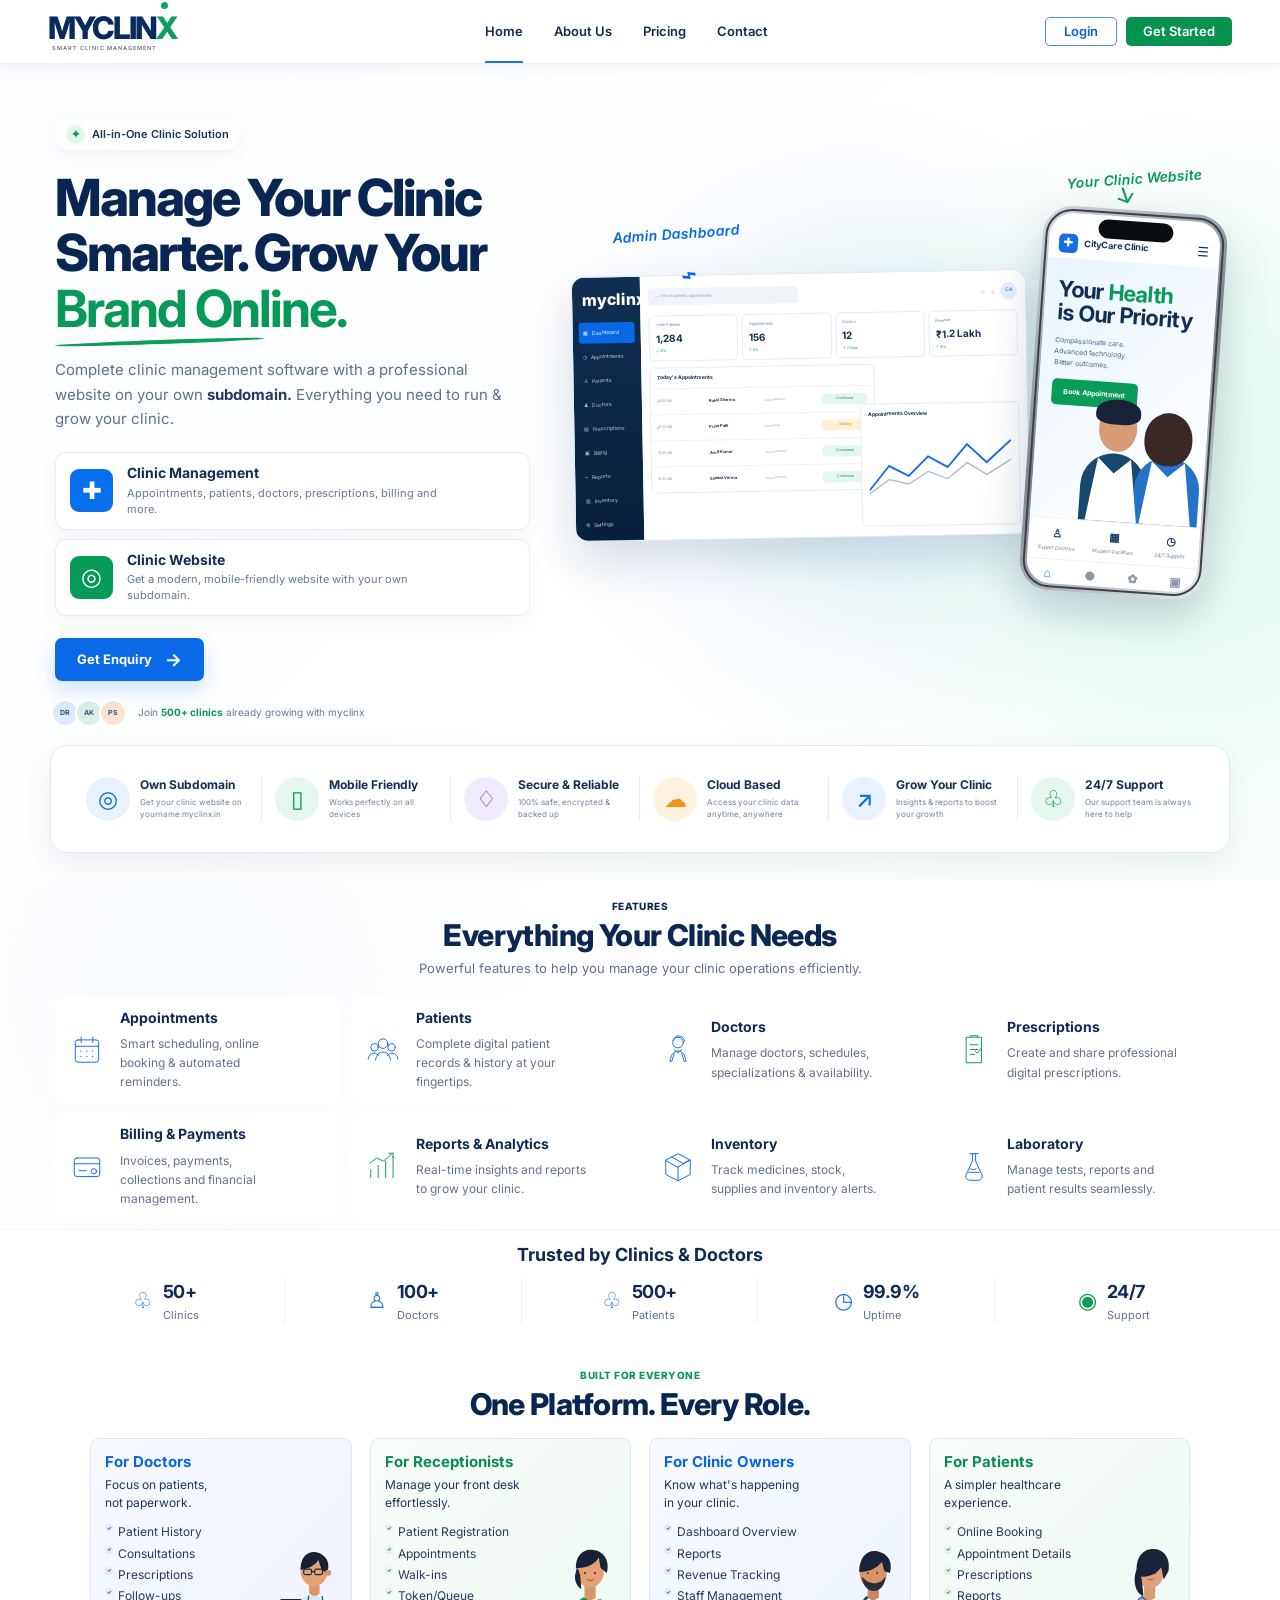
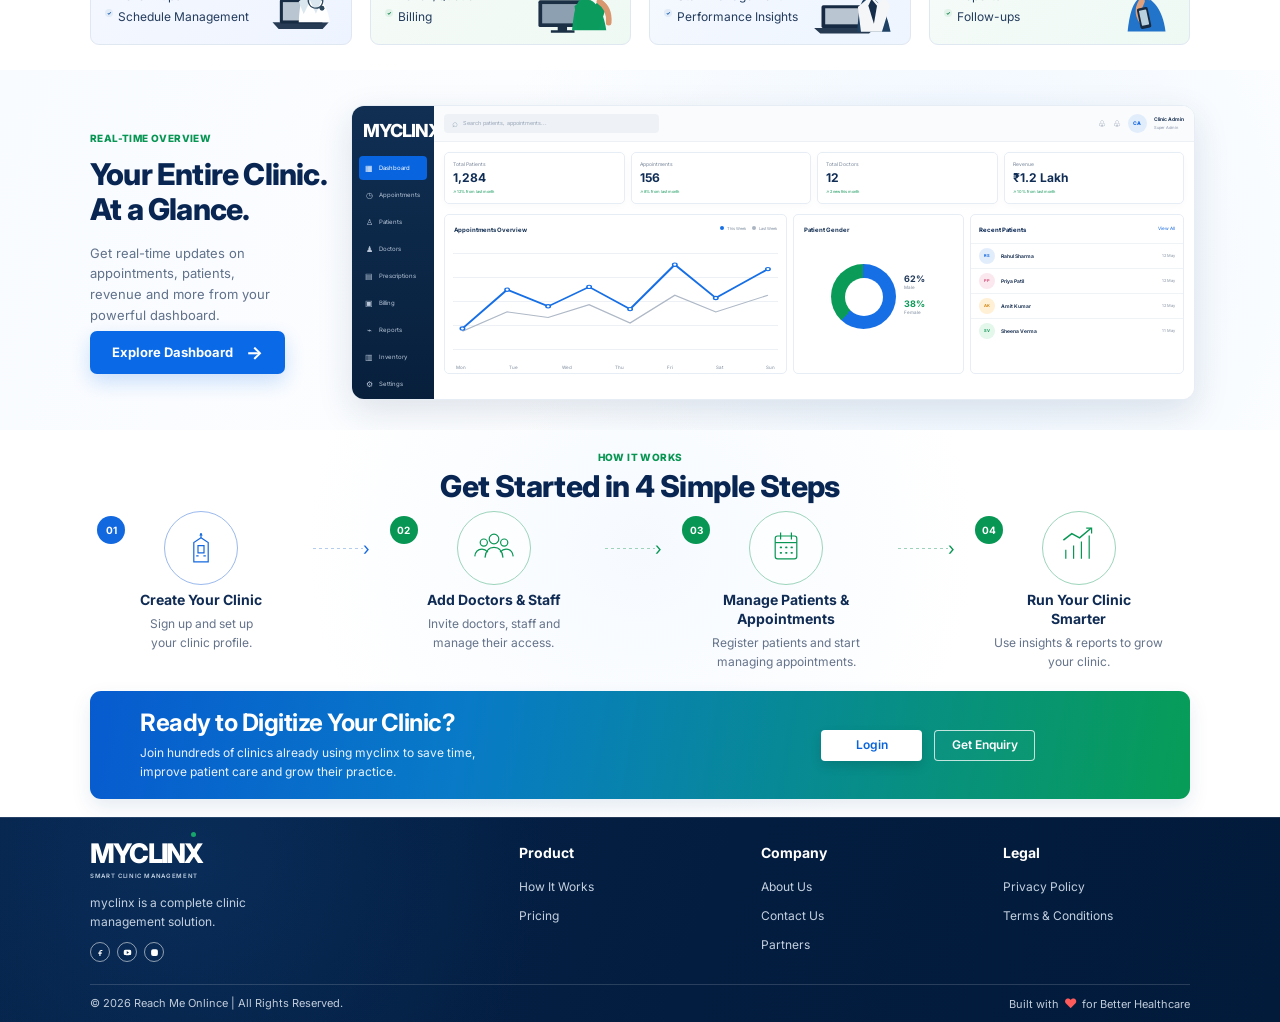
==== index.html @ 566465ab "Add files via upload" ====
<!DOCTYPE html>
<html lang="en">
<head>
  <meta charset="UTF-8">
  <meta name="viewport" content="width=device-width, initial-scale=1.0">
  <title>
    Clinic Management Software for Doctors & Clinics | myclinx
  </title>

  <script type="application/ld+json">
    {
      "@context": "https://schema.org",
      "@type": "SoftwareApplication",
      "name": "myclinx",
      "applicationCategory": "BusinessApplication",
      "applicationSubCategory": "Clinic Management Software",
      "operatingSystem": "Web",
      "url": "https://myclinx.in/",
      "description": "Smart clinic management software for doctors, clinics and healthcare businesses.",
      "offers": {
        "@type": "Offer",
        "price": "10",
        "priceCurrency": "INR"
      }
    }
  </script>

  <meta name="description"
  content="myclinx is a smart clinic management software for doctors and clinics. Manage patients, appointments, doctors, prescriptions, billing, reports and daily clinic operations in one powerful platform.">

  <link rel="canonical" href="https://myclinx.in/">

  <meta name="robots" content="index, follow, max-image-preview:large">
  <link rel="preconnect" href="https://fonts.googleapis.com">
  <link rel="preconnect" href="https://fonts.gstatic.com" crossorigin>
  <link href="https://fonts.googleapis.com/css2?family=Inter:wght@400;500;600;700;800&display=swap" rel="stylesheet">
  <link rel="stylesheet" href="style.css">
</head>
<body>

<header class="myclinx-header">
  <div class="myclinx-container myclinx-nav">
    <a class="myclinx-logo" href="#">
      <div class="myclinx-logo-word">MYCLIN<span>X</span></div>
      <div class="myclinx-logo-sub">SMART CLINIC MANAGEMENT</div>
    </a>

    <button class="myclinx-menu" id="myclinxMenu" aria-label="Open menu">
      <span></span><span></span><span></span>
    </button>

    <nav class="myclinx-navigation" id="myclinxNavigation">
      <a class="active" href="index.html">Home</a>
      <a href="about.html">About Us</a>
      <a href="price.html">Pricing</a>
      <a href="contact.html">Contact</a>
    </nav>

    <div class="myclinx-nav-actions">
      <a class="myclinx-login" href="#">Login</a>
      <a class="myclinx-start" href="#">Get Started</a>
    </div>
  </div>
</header>

<main>

<!-- =========================================
     myclinx HERO MAIN
========================================= -->

<section class="myclinx-heromain">

    <div class="myclinx-heromain-container">

        <!-- =================================
             HERO CONTENT
        ================================== -->

        <div class="myclinx-heromain-content">

            <div class="myclinx-heromain-badge">
                <span class="myclinx-heromain-badge-icon">✦</span>
                All-in-One Clinic Solution
            </div>

            <h1 class="myclinx-heromain-title">
                Manage Your Clinic
                <br>
                Smarter. Grow Your
                <strong>Brand Online.</strong>
            </h1>

            <p class="myclinx-heromain-description">
                Complete clinic management software with a
                professional website on your own
                <b>subdomain.</b>
                Everything you need to run &amp; grow your clinic.
            </p>


            <!-- FEATURES -->

            <div class="myclinx-heromain-features">

                <div class="myclinx-heromain-feature">

                    <div class="myclinx-heromain-feature-icon blue">
                        ✚
                    </div>

                    <div>
                        <h3>Clinic Management</h3>

                        <p>
                            Appointments, patients, doctors,
                            prescriptions, billing and more.
                        </p>
                    </div>

                </div>


                <div class="myclinx-heromain-feature">

                    <div class="myclinx-heromain-feature-icon green">
                        ◎
                    </div>

                    <div>
                        <h3>Clinic Website</h3>

                        <p>
                            Get a modern, mobile-friendly website
                            with your own subdomain.
                        </p>
                    </div>

                </div>

            </div>


            <!-- BUTTONS -->

            <div class="myclinx-heromain-actions">

                <a href="#" class="myclinx-heromain-btn primary">
                    Get Enquiry
                    <span>→</span>
                </a>

               <!--  <a href="#" class="myclinx-heromain-btn secondary">
                    <span class="play">▷</span>
                    Watch Demo
                </a> -->
            </div>


            <!-- TRUST -->

            <div class="myclinx-heromain-trust">

                <div class="myclinx-heromain-avatars">

                    <span>DR</span>
                    <span>AK</span>
                    <span>PS</span>

                </div>

                <p>
                    Join <b>500+ clinics</b> already growing with myclinx
                </p>

            </div>

        </div>


        <!-- =================================
             VISUAL AREA
        ================================== -->

        <div class="myclinx-heromain-visual">


            <!-- Decorative circle -->

            <div class="myclinx-heromain-glow"></div>


            <!-- ADMIN LABEL -->

            <div class="myclinx-heromain-label dashboard-label">
                <span>Admin Dashboard</span>
                <b>⌁</b>
            </div>


            <!-- =================================
                 DASHBOARD
            ================================== -->

            <div class="myclinx-heromain-dashboard">

                <!-- Sidebar -->

                <div class="myclinx-heromain-dashboard-side">

                    <div class="myclinx-heromain-dashboard-logo">
                        myclinx
                    </div>

                    <div class="myclinx-heromain-dashboard-menu">

                        <a class="active">▦ <span>Dashboard</span></a>
                        <a>◷ <span>Appointments</span></a>
                        <a>♙ <span>Patients</span></a>
                        <a>♟ <span>Doctors</span></a>
                        <a>▤ <span>Prescriptions</span></a>
                        <a>▣ <span>Billing</span></a>
                        <a>⌁ <span>Reports</span></a>
                        <a>▥ <span>Inventory</span></a>
                        <a>⚙ <span>Settings</span></a>

                    </div>

                </div>


                <!-- Dashboard Main -->

                <div class="myclinx-heromain-dashboard-main">

                    <div class="myclinx-heromain-dashboard-top">

                        <div class="myclinx-heromain-dashboard-search">
                            ⌕ &nbsp; Search patients, appointments...
                        </div>

                        <div class="myclinx-heromain-dashboard-user">
                            <span>♧</span>
                            <span>♧</span>

                            <i>CA</i>

                        </div>

                    </div>


                    <!-- Stats -->

                    <div class="myclinx-heromain-dashboard-stats">

                        <div>
                            <small>Total Patients</small>
                            <strong>1,284</strong>
                            <em>↑ 12%</em>
                        </div>

                        <div>
                            <small>Appointments</small>
                            <strong>156</strong>
                            <em>↑ 8%</em>
                        </div>

                        <div>
                            <small>Doctors</small>
                            <strong>12</strong>
                            <em>↑ 2 New</em>
                        </div>

                        <div>
                            <small>Revenue</small>
                            <strong>₹1.2 Lakh</strong>
                            <em>↑ 10%</em>
                        </div>

                    </div>


                    <!-- Appointment -->

                    <div class="myclinx-heromain-dashboard-appointment">

                        <div class="myclinx-heromain-panel-title">
                            Today's Appointments
                        </div>

                        <div class="myclinx-heromain-appointment-row">
                            <span>09:00 AM</span>
                            <b>Rahul Sharma</b>
                            <small>Consultation</small>
                            <i>Confirmed</i>
                        </div>

                        <div class="myclinx-heromain-appointment-row">
                            <span>09:30 AM</span>
                            <b>Priya Patil</b>
                            <small>Follow-up</small>
                            <i class="waiting">Waiting</i>
                        </div>

                        <div class="myclinx-heromain-appointment-row">
                            <span>10:00 AM</span>
                            <b>Amit Kumar</b>
                            <small>Consultation</small>
                            <i>Completed</i>
                        </div>

                        <div class="myclinx-heromain-appointment-row">
                            <span>10:30 AM</span>
                            <b>Sheena Verma</b>
                            <small>Consultation</small>
                            <i>Confirmed</i>
                        </div>

                    </div>


                    <!-- Mini Chart -->

                    <div class="myclinx-heromain-dashboard-chart">

                        <div class="myclinx-heromain-panel-title">
                            Appointments Overview
                        </div>

                        <svg viewBox="0 0 300 110"
                             preserveAspectRatio="none">

                            <polyline
                                points="5,90 45,55 85,70 125,42 165,58 205,25 245,52 295,20"
                                fill="none"
                                stroke="#146de5"
                                stroke-width="3"
                            />

                            <polyline
                                points="5,95 45,75 85,82 125,64 165,75 205,52 245,70 295,48"
                                fill="none"
                                stroke="#aeb8c5"
                                stroke-width="2"
                            />

                        </svg>

                    </div>

                </div>

            </div>


            <!-- =================================
                 PHONE / CLINIC WEBSITE
            ================================== -->

            <div class="myclinx-heromain-phone-label">
                <span>Your Clinic Website</span>
                <b>↘</b>
            </div>


            <div class="myclinx-heromain-phone">

                <div class="myclinx-heromain-phone-notch"></div>

                <div class="myclinx-heromain-phone-screen">

                    <!-- Phone Header -->

                    <div class="myclinx-heromain-phone-header">

                        <div class="myclinx-heromain-clinic-logo">
                            ✚
                        </div>

                        <strong>CityCare Clinic</strong>

                        <span>☰</span>

                    </div>


                    <!-- Hero -->

                    <div class="myclinx-heromain-phone-hero">

                        <h2>
                            Your <span>Health</span>
                            <br>
                            is Our Priority
                        </h2>

                        <p>
                            Compassionate care.<br>
                            Advanced technology.<br>
                            Better outcomes.
                        </p>

                        <a href="#">
                            Book Appointment
                        </a>


                        <!-- Doctor illustration -->

                        <div class="myclinx-heromain-doctors">

                            <div class="myclinx-heromain-doctor male">

                                <div class="head"></div>
                                <div class="hair"></div>
                                <div class="body"></div>
                                <div class="coat"></div>

                            </div>

                            <div class="myclinx-heromain-doctor female">

                                <div class="head"></div>
                                <div class="hair"></div>
                                <div class="body"></div>
                                <div class="coat"></div>

                            </div>

                        </div>

                    </div>


                    <!-- Phone Info -->

                    <div class="myclinx-heromain-phone-info">

                        <div>
                            <strong>♙</strong>
                            <span>Expert Doctors</span>
                        </div>

                        <div>
                            <strong>▦</strong>
                            <span>Modern Facilities</span>
                        </div>

                        <div>
                            <strong>◷</strong>
                            <span>24/7 Support</span>
                        </div>

                    </div>


                    <!-- Phone Bottom -->

                    <div class="myclinx-heromain-phone-nav">

                        <div class="active">
                            <b>⌂</b>
                            <span>Home</span>
                        </div>

                        <div>
                            <b>●</b>
                            <span>About</span>
                        </div>

                        <div>
                            <b>✿</b>
                            <span>Services</span>
                        </div>

                        <div>
                            <b>▣</b>
                            <span>Contact</span>
                        </div>

                    </div>

                </div>

            </div>

        </div>

    </div>


    <!-- =========================================
         BENEFITS
    ========================================== -->

    <div class="myclinx-heromain-benefits">

        <div class="myclinx-heromain-benefit">

            <div class="myclinx-heromain-benefit-icon blue">
                ◎
            </div>

            <div>
                <h3>Own Subdomain</h3>
                <p>
                    Get your clinic website on
                    yourname.myclinx.in
                </p>
            </div>

        </div>


        <div class="myclinx-heromain-benefit">

            <div class="myclinx-heromain-benefit-icon green">
                ▯
            </div>

            <div>
                <h3>Mobile Friendly</h3>
                <p>
                    Works perfectly on
                    all devices
                </p>
            </div>

        </div>


        <div class="myclinx-heromain-benefit">

            <div class="myclinx-heromain-benefit-icon purple">
                ♢
            </div>

            <div>
                <h3>Secure &amp; Reliable</h3>
                <p>
                    100% safe, encrypted
                    &amp; backed up
                </p>
            </div>

        </div>


        <div class="myclinx-heromain-benefit">

            <div class="myclinx-heromain-benefit-icon orange">
                ☁
            </div>

            <div>
                <h3>Cloud Based</h3>
                <p>
                    Access your clinic data
                    anytime, anywhere
                </p>
            </div>

        </div>


        <div class="myclinx-heromain-benefit">

            <div class="myclinx-heromain-benefit-icon blue">
                ↗
            </div>

            <div>
                <h3>Grow Your Clinic</h3>
                <p>
                    Insights &amp; reports to
                    boost your growth
                </p>
            </div>

        </div>


        <div class="myclinx-heromain-benefit">

            <div class="myclinx-heromain-benefit-icon green">
                ♧
            </div>

            <div>
                <h3>24/7 Support</h3>
                <p>
                    Our support team is
                    always here to help
                </p>
            </div>

        </div>

    </div>

</section>

<!-- hero section end -->




<section class="myclinx-features" id="features">
  <div class="myclinx-features-container">

    <div class="myclinx-section-heading">
      <span>FEATURES</span>
      <h2>Everything Your Clinic Needs</h2>
      <p>Powerful features to help you manage your clinic operations efficiently.</p>
    </div>

    <div class="myclinx-feature-grid">

      <article class="myclinx-feature-card">
        <div class="myclinx-feature-icon blue">
          <svg viewBox="0 0 64 64" aria-hidden="true">
            <rect x="10" y="13" width="44" height="42" rx="5"></rect>
            <path d="M10 25h44M21 8v10M43 8v10M20 34h1M31 34h1M42 34h1M20 44h1M31 44h1M42 44h1"></path>
          </svg>
        </div>
        <div class="myclinx-feature-content">
          <h3>Appointments</h3>
          <p>Smart scheduling, online booking &amp; automated reminders.</p>
        </div>
      </article>

      <article class="myclinx-feature-card">
        <div class="myclinx-feature-icon blue">
          <svg viewBox="0 0 64 64" aria-hidden="true">
            <circle cx="32" cy="20" r="9"></circle>
            <circle cx="16" cy="27" r="7"></circle>
            <circle cx="48" cy="27" r="7"></circle>
            <path d="M18 51c1-10 7-15 14-15s13 5 14 15M4 49c1-7 5-11 11-11 4 0 7 2 9 5M40 43c2-3 5-5 9-5 6 0 10 4 11 11"></path>
          </svg>
        </div>
        <div class="myclinx-feature-content">
          <h3>Patients</h3>
          <p>Complete digital patient records &amp; history at your fingertips.</p>
        </div>
      </article>

      <article class="myclinx-feature-card">
        <div class="myclinx-feature-icon blue">
          <svg viewBox="0 0 64 64" aria-hidden="true">
            <circle cx="32" cy="18" r="10"></circle>
            <path d="M17 54c1-12 6-20 15-20s14 8 15 20M25 31l7 7 7-7M23 14c2-7 7-10 13-8 5 1 8 5 8 10"></path>
            <path d="M25 39l-5 15M39 39l5 15"></path>
          </svg>
        </div>
        <div class="myclinx-feature-content">
          <h3>Doctors</h3>
          <p>Manage doctors, schedules, specializations &amp; availability.</p>
        </div>
      </article>

      <article class="myclinx-feature-card">
        <div class="myclinx-feature-icon green">
          <svg viewBox="0 0 64 64" aria-hidden="true">
            <path d="M18 8h28v48H18z"></path>
            <path d="M25 8v-3h14v3M25 22h14M25 31h14M25 40h8"></path>
            <path d="M34 34l4 4 8-10"></path>
          </svg>
        </div>
        <div class="myclinx-feature-content">
          <h3>Prescriptions</h3>
          <p>Create and share professional digital prescriptions.</p>
        </div>
      </article>

      <article class="myclinx-feature-card">
        <div class="myclinx-feature-icon blue">
          <svg viewBox="0 0 64 64" aria-hidden="true">
            <rect x="8" y="15" width="48" height="35" rx="5"></rect>
            <path d="M8 26h48M17 39h13"></path>
            <circle cx="45" cy="40" r="5"></circle>
          </svg>
        </div>
        <div class="myclinx-feature-content">
          <h3>Billing &amp; Payments</h3>
          <p>Invoices, payments, collections and financial management.</p>
        </div>
      </article>

      <article class="myclinx-feature-card">
        <div class="myclinx-feature-icon green">
          <svg viewBox="0 0 64 64" aria-hidden="true">
            <path d="M9 52V37M23 52V29M37 52V21M51 52V12"></path>
            <path d="M7 25l13-10 13 6 17-15"></path>
            <path d="M43 6h8v8"></path>
          </svg>
        </div>
        <div class="myclinx-feature-content">
          <h3>Reports &amp; Analytics</h3>
          <p>Real-time insights and reports to grow your clinic.</p>
        </div>
      </article>

      <article class="myclinx-feature-card">
        <div class="myclinx-feature-icon blue">
          <svg viewBox="0 0 64 64" aria-hidden="true">
            <path d="M9 19l23-12 23 12-23 13z"></path>
            <path d="M9 19v27l23 12 23-12V19M32 32v26"></path>
            <path d="M20 13l23 13M44 24l8-4"></path>
          </svg>
        </div>
        <div class="myclinx-feature-content">
          <h3>Inventory</h3>
          <p>Track medicines, stock, supplies and inventory alerts.</p>
        </div>
      </article>

      <article class="myclinx-feature-card">
        <div class="myclinx-feature-icon blue">
          <svg viewBox="0 0 64 64" aria-hidden="true">
            <path d="M24 7h16M29 7v14L17 47c-2 5 2 10 7 10h16c5 0 9-5 7-10L35 21V7"></path>
            <path d="M22 42h20M25 35c4 3 7 3 11 0"></path>
          </svg>
        </div>
        <div class="myclinx-feature-content">
          <h3>Laboratory</h3>
          <p>Manage tests, reports and patient results seamlessly.</p>
        </div>
      </article>

    </div>
  </div>
</section>
<!-- feature section end -->


<section class="myclinx-trusted">
  <div class="myclinx-container">
    <div class="trusted-title">Trusted by Clinics &amp; Doctors</div>
    <div class="trusted-grid">
      <div class="trusted-item"><span class="trusted-icon">♧</span><div><strong>50+</strong><small>Clinics</small></div></div>
      <div class="trusted-item"><span class="trusted-icon">♙</span><div><strong>100+</strong><small>Doctors</small></div></div>
      <div class="trusted-item"><span class="trusted-icon">♧</span><div><strong>500+</strong><small>Patients</small></div></div>
      <div class="trusted-item"><span class="trusted-icon">◷</span><div><strong>99.9%</strong><small>Uptime</small></div></div>
      <div class="trusted-item"><span class="trusted-icon green">◉</span><div><strong>24/7</strong><small>Support</small></div></div>
    </div>
  </div>
</section>

<!-- trusted section end -->



<!-- madx Role Start -->

<!-- =========================
     myclinx ROLE MODULE
========================= -->
<section class="myclinxrole-section" id="myclinxrole">
    <div class="myclinxrole-container">

        <!-- Heading -->
        <div class="myclinxrole-heading">
            <span>BUILT FOR EVERYONE</span>
            <h2>One Platform. Every Role.</h2>
        </div>

        <!-- Role Cards -->
        <div class="myclinxrole-grid">

            <!-- Doctors -->
            <div class="myclinxrole-card myclinxrole-doctor">
                <div class="myclinxrole-card-content">
                    <h3>For Doctors</h3>
                    <p>Focus on patients,<br>not paperwork.</p>

                    <ul>
                        <li>Patient History</li>
                        <li>Consultations</li>
                        <li>Prescriptions</li>
                        <li>Follow-ups</li>
                        <li>Schedule Management</li>
                    </ul>
                </div>

                <div class="myclinxrole-illustration myclinxrole-doctor-img">
                    <svg viewBox="0 0 180 180" xmlns="http://www.w3.org/2000/svg">
                        <!-- Laptop -->
                        <path d="M45 142h92l-10 11H55z" fill="#273b54"/>
                        <rect x="57" y="104" width="70" height="40" rx="3" fill="#172b43"/>
                        <rect x="62" y="109" width="60" height="30" fill="#b9c5d1"/>

                        <!-- Body -->
                        <path d="M105 93c15 4 29 18 34 49H88c1-25 3-42 17-49z"
                              fill="#fff"/>
                        <path d="M111 95l15 9-10 24-11-25z" fill="#dbe7ef"/>
                        <path d="M102 96l-14 12 8 21 12-25z" fill="#dbe7ef"/>

                        <!-- Neck -->
                        <path d="M105 75h17v20c-5 5-12 5-17 0z" fill="#d9976b"/>

                        <!-- Face -->
                        <ellipse cx="113" cy="58" rx="22" ry="25" fill="#e4a174"/>

                        <!-- Hair -->
                        <path d="M91 56c-1-24 16-34 31-27 13 6 18 18 12 34l-9-8-5-15c-6 10-18 15-29 16z"
                              fill="#182033"/>

                        <!-- Ear -->
                        <circle cx="136" cy="61" r="5" fill="#d9966a"/>

                        <!-- Glasses -->
                        <rect x="96" y="55" width="13" height="9" rx="3"
                              fill="none" stroke="#1b2b3d" stroke-width="2"/>
                        <rect x="114" y="55" width="13" height="9" rx="3"
                              fill="none" stroke="#1b2b3d" stroke-width="2"/>
                        <path d="M109 59h5" stroke="#1b2b3d" stroke-width="2"/>

                        <!-- Stethoscope -->
                        <path d="M105 98c-5 13 3 21 11 21s14-8 10-20"
                              fill="none" stroke="#2d485d" stroke-width="2"/>
                        <circle cx="126" cy="119" r="4" fill="#2d485d"/>
                    </svg>
                </div>
            </div>


            <!-- Receptionist -->
            <div class="myclinxrole-card myclinxrole-receptionist">
                <div class="myclinxrole-card-content">
                    <h3>For Receptionists</h3>
                    <p>Manage your front desk<br>effortlessly.</p>

                    <ul>
                        <li>Patient Registration</li>
                        <li>Appointments</li>
                        <li>Walk-ins</li>
                        <li>Token/Queue</li>
                        <li>Billing</li>
                    </ul>
                </div>

                <div class="myclinxrole-illustration myclinxrole-reception-img">
                    <svg viewBox="0 0 180 180" xmlns="http://www.w3.org/2000/svg">

                        <!-- Monitor -->
                        <rect x="28" y="105" width="72" height="43" rx="3"
                              fill="#1b3045"/>
                        <rect x="34" y="111" width="60" height="31"
                              fill="#8ca0b1"/>
                        <path d="M59 148h15v7H59z" fill="#1b3045"/>
                        <path d="M48 155h38" stroke="#1b3045" stroke-width="4"/>

                        <!-- Body -->
                        <path d="M100 100c18 4 32 18 37 53H82c3-28 5-46 18-53z"
                              fill="#0b9d62"/>

                        <!-- Shirt -->
                        <path d="M105 101l14 12 8-11 11 11-13 39H91l-5-38z"
                              fill="#0a9b5d"/>

                        <!-- Neck -->
                        <path d="M102 77h18v24c-6 5-12 5-18 0z"
                              fill="#d99770"/>

                        <!-- Face -->
                        <ellipse cx="111" cy="59" rx="22" ry="25" fill="#e3a174"/>

                        <!-- Hair -->
                        <path d="M89 60c-4-25 10-38 27-36 18 2 27 18 22 37l-10-8-3-16c-7 10-20 17-36 16z"
                              fill="#172238"/>

                        <!-- Hair side -->
                        <path d="M91 53c-8 13-4 28 6 34l-2-23z" fill="#172238"/>

                        <!-- Face details -->
                        <circle cx="103" cy="61" r="1.5" fill="#222"/>
                        <circle cx="119" cy="61" r="1.5" fill="#222"/>
                        <path d="M106 71c4 3 8 3 11 0" fill="none"
                              stroke="#8b4e43" stroke-width="1.5"/>

                        <!-- Arm -->
                        <path d="M126 107c13 8 16 21 15 34"
                              fill="none" stroke="#d99770" stroke-width="9"
                              stroke-linecap="round"/>

                    </svg>
                </div>
            </div>


            <!-- Clinic Owners -->
            <div class="myclinxrole-card myclinxrole-owner">
                <div class="myclinxrole-card-content">
                    <h3>For Clinic Owners</h3>
                    <p>Know what's happening<br>in your clinic.</p>

                    <ul>
                        <li>Dashboard Overview</li>
                        <li>Reports</li>
                        <li>Revenue Tracking</li>
                        <li>Staff Management</li>
                        <li>Performance Insights</li>
                    </ul>
                </div>

                <div class="myclinxrole-illustration myclinxrole-owner-img">
                    <svg viewBox="0 0 180 180" xmlns="http://www.w3.org/2000/svg">

                        <!-- Laptop -->
                        <rect x="30" y="113" width="75" height="37"
                              rx="3" fill="#162b43"/>
                        <rect x="36" y="118" width="63" height="26"
                              fill="#b9c5d1"/>
                        <path d="M18 150h99l-10 9H28z" fill="#263a51"/>

                        <!-- Body / Suit -->
                        <path d="M103 98c19 5 32 21 39 58H88c2-29 3-49 15-58z"
                              fill="#1e4164"/>

                        <!-- Shirt -->
                        <path d="M110 98l12 12 11-10 8 14-13 42H94l-5-40z"
                              fill="#f5f6f7"/>

                        <!-- Tie -->
                        <path d="M111 103l9 11-5 29-9-29z" fill="#152d48"/>

                        <!-- Neck -->
                        <path d="M105 78h18v22c-5 6-13 6-18 0z"
                              fill="#ca865f"/>

                        <!-- Face -->
                        <ellipse cx="114" cy="61" rx="22" ry="25"
                                 fill="#d89468"/>

                        <!-- Hair -->
                        <path d="M91 59c0-25 15-37 31-33 16 4 24 17 19 35l-9-3-4-15c-10 11-20 16-37 16z"
                              fill="#172337"/>

                        <!-- Beard -->
                        <path d="M95 67c2 15 10 23 20 23 11 0 18-10 19-23l-8 8-10 3-11-3z"
                              fill="#26303c"/>

                        <!-- Eyes -->
                        <circle cx="105" cy="61" r="1.5" fill="#172337"/>
                        <circle cx="120" cy="61" r="1.5" fill="#172337"/>

                    </svg>
                </div>
            </div>


            <!-- Patients -->
            <div class="myclinxrole-card myclinxrole-patient">
                <div class="myclinxrole-card-content">
                    <h3>For Patients</h3>
                    <p>A simpler healthcare<br>experience.</p>

                    <ul>
                        <li>Online Booking</li>
                        <li>Appointment Details</li>
                        <li>Prescriptions</li>
                        <li>Reports</li>
                        <li>Follow-ups</li>
                    </ul>
                </div>

                <div class="myclinxrole-illustration myclinxrole-patient-img">
                    <svg viewBox="0 0 180 180" xmlns="http://www.w3.org/2000/svg">

                        <!-- Body -->
                        <path d="M96 99c18 4 34 20 39 58H73c3-28 8-49 23-58z"
                              fill="#2274ca"/>

                        <!-- Neck -->
                        <path d="M100 79h18v23c-5 5-13 5-18 0z"
                              fill="#d99a76"/>

                        <!-- Face -->
                        <ellipse cx="110" cy="61" rx="22" ry="25"
                                 fill="#e0a07c"/>

                        <!-- Hair -->
                        <path d="M88 59c-2-24 11-38 28-37 18 1 27 16 24 36l-8 14-4-20c-8 11-20 17-36 15z"
                              fill="#182238"/>

                        <!-- Hair back -->
                        <path d="M89 53c-9 17-4 42 10 46l-3-28z"
                              fill="#182238"/>

                        <!-- Face -->
                        <circle cx="103" cy="61" r="1.5" fill="#172337"/>
                        <circle cx="118" cy="61" r="1.5" fill="#172337"/>
                        <path d="M106 71c3 2 7 2 10 0" fill="none"
                              stroke="#8b5147" stroke-width="1.5"/>

                        <!-- Arm holding phone -->
                        <path d="M96 108c-7 12-6 25 4 36"
                              fill="none" stroke="#e0a07c" stroke-width="10"
                              stroke-linecap="round"/>

                        <!-- Phone -->
                        <rect x="91" y="118" width="18" height="34"
                              rx="3" fill="#172b43"
                              transform="rotate(-12 100 135)"/>
                        <rect x="94" y="122" width="12" height="25"
                              rx="1" fill="#b9d1df"
                              transform="rotate(-12 100 135)"/>

                    </svg>
                </div>
            </div>

        </div>
    </div>
</section>

<!-- madx Role end -->

<!-- dash get start module start -->
<section class="myclinxoverview" id="overview">
    <div class="myclinxoverview-container">

        <!-- LEFT CONTENT -->
        <div class="myclinxoverview-copy">
            <span class="myclinxoverview-eyebrow">REAL-TIME OVERVIEW</span>

            <h2>
                Your Entire Clinic.<br>
                At a Glance.
            </h2>

            <p>
                Get real-time updates on appointments,
                patients, revenue and more from your
                powerful dashboard.
            </p>

            <a href="#" style="margin-top:5px;"  class="myclinx-heromain-btn primary">
                Explore Dashboard
                <span>→</span>
            </a>
        </div>


        <!-- DASHBOARD PREVIEW -->
        <div class="myclinxoverview-dashboard">

            <div class="myclinxdash">

                <!-- SIDEBAR -->
                <aside class="myclinxdash-sidebar">

                    <div class="myclinxdash-logo">
                        MYCLIN<span>X</span>
                    </div>

                    <div class="myclinxdash-menu">

                        <a class="active">
                            <i>▦</i> Dashboard
                        </a>

                        <a>
                            <i>◷</i> Appointments
                        </a>

                        <a>
                            <i>♙</i> Patients
                        </a>

                        <a>
                            <i>♟</i> Doctors
                        </a>

                        <a>
                            <i>▤</i> Prescriptions
                        </a>

                        <a>
                            <i>▣</i> Billing
                        </a>

                        <a>
                            <i>⌁</i> Reports
                        </a>

                        <a>
                            <i>▥</i> Inventory
                        </a>

                        <a>
                            <i>⚙</i> Settings
                        </a>

                    </div>

                </aside>


                <!-- DASHBOARD MAIN -->
                <div class="myclinxdash-main">

                    <!-- TOP BAR -->
                    <div class="myclinxdash-topbar">

                        <div class="myclinxdash-search">
                            <span>⌕</span>
                            Search patients, appointments...
                        </div>

                        <div class="myclinxdash-admin">

                            <span class="myclinxdash-notification">♧</span>
                            <span class="myclinxdash-notification">♧</span>

                            <div class="myclinxdash-avatar">
                                CA
                            </div>

                            <div class="myclinxdash-admin-info">
                                <strong>Clinic Admin</strong>
                                <small>Super Admin</small>
                            </div>

                        </div>

                    </div>


                    <!-- STATS -->
                    <div class="myclinxdash-stats">

                        <div class="myclinxdash-stat">
                            <small>Total Patients</small>
                            <strong>1,284</strong>
                            <em>↗ 12% from last month</em>
                        </div>

                        <div class="myclinxdash-stat">
                            <small>Appointments</small>
                            <strong>156</strong>
                            <em>↗ 8% from last month</em>
                        </div>

                        <div class="myclinxdash-stat">
                            <small>Total Doctors</small>
                            <strong>12</strong>
                            <em>↗ 2 new this month</em>
                        </div>

                        <div class="myclinxdash-stat">
                            <small>Revenue</small>
                            <strong>₹1.2 Lakh</strong>
                            <em>↗ 10% from last month</em>
                        </div>

                    </div>


                    <!-- DASHBOARD CONTENT -->
                    <div class="myclinxdash-content">

                        <!-- APPOINTMENT CHART -->
                        <div class="myclinxdash-panel myclinxdash-chart-panel">

                            <div class="myclinxdash-panel-title">
                                <strong>Appointments Overview</strong>

                                <span>
                                    <i class="blue-dot"></i>
                                    This Week
                                    <i class="gray-dot"></i>
                                    Last Week
                                </span>
                            </div>

                            <div class="myclinxdash-chart">

                                <div class="chart-lines">
                                    <span></span>
                                    <span></span>
                                    <span></span>
                                    <span></span>
                                    <span></span>
                                </div>

                                <svg viewBox="0 0 430 180"
                                     preserveAspectRatio="none">

                                    <polyline
                                        points="10,145 70,75 125,105 180,70 235,110 295,30 350,90 420,38"
                                        fill="none"
                                        stroke="#176fe5"
                                        stroke-width="3"
                                    />

                                    <polyline
                                        points="10,150 70,115 125,125 180,102 235,135 295,85 350,115 420,85"
                                        fill="none"
                                        stroke="#aeb8c6"
                                        stroke-width="2"
                                    />

                                    <g fill="#fff"
                                       stroke="#176fe5"
                                       stroke-width="2">

                                        <circle cx="10" cy="145" r="3"/>
                                        <circle cx="70" cy="75" r="3"/>
                                        <circle cx="125" cy="105" r="3"/>
                                        <circle cx="180" cy="70" r="3"/>
                                        <circle cx="235" cy="110" r="3"/>
                                        <circle cx="295" cy="30" r="3"/>
                                        <circle cx="350" cy="90" r="3"/>
                                        <circle cx="420" cy="38" r="3"/>

                                    </g>

                                </svg>

                                <div class="chart-days">
                                    <span>Mon</span>
                                    <span>Tue</span>
                                    <span>Wed</span>
                                    <span>Thu</span>
                                    <span>Fri</span>
                                    <span>Sat</span>
                                    <span>Sun</span>
                                </div>

                            </div>

                        </div>


                        <!-- GENDER -->
                        <div class="myclinxdash-panel gender-panel">

                            <strong>Patient Gender</strong>

                            <div class="gender-content">

                                <div class="gender-chart">
                                    <div></div>
                                </div>

                                <div class="gender-info">

                                    <strong>62%</strong>
                                    <small>Male</small>

                                    <strong class="female">
                                        38%
                                    </strong>

                                    <small>Female</small>

                                </div>

                            </div>

                        </div>


                        <!-- RECENT PATIENTS -->
                        <div class="myclinxdash-panel patients-panel">

                            <div class="patients-heading">
                                <strong>Recent Patients</strong>
                                <a href="#">View All</a>
                            </div>

                            <div class="patient-row">

                                <div class="patient-avatar blue">
                                    RS
                                </div>

                                <div>
                                    <strong>Rahul Sharma</strong>
                                    <small>12 May</small>
                                </div>

                            </div>


                            <div class="patient-row">

                                <div class="patient-avatar pink">
                                    PP
                                </div>

                                <div>
                                    <strong>Priya Patil</strong>
                                    <small>12 May</small>
                                </div>

                            </div>


                            <div class="patient-row">

                                <div class="patient-avatar yellow">
                                    AK
                                </div>

                                <div>
                                    <strong>Amit Kumar</strong>
                                    <small>12 May</small>
                                </div>

                            </div>


                            <div class="patient-row">

                                <div class="patient-avatar green">
                                    SV
                                </div>

                                <div>
                                    <strong>Sheena Verma</strong>
                                    <small>11 May</small>
                                </div>

                            </div>

                        </div>

                    </div>

                </div>

            </div>

        </div>

    </div>
</section>
<!-- dash get start module end -->

<!-- =========================================
     myclinx HOW IT WORKS
========================================= -->

<section class="myclinxworks" id="how-it-works">

    <div class="myclinxworks-container">

        <!-- Heading -->
        <div class="myclinxworks-heading">
            <span>HOW IT WORKS</span>
            <h2>Get Started in 4 Simple Steps</h2>
        </div>


        <!-- Steps -->
        <div class="myclinxworks-steps">

            <!-- STEP 1 -->
            <div class="myclinxworks-step">

                <div class="myclinxworks-step-top">

                    <div class="myclinxworks-number active">
                        01
                    </div>

                    <div class="myclinxworks-icon">

                        <svg viewBox="0 0 80 80">
                            <path d="M28 63V31l12-8 12 8v32H28Z"
                                  fill="none"
                                  stroke="currentColor"
                                  stroke-width="2"/>

                            <path d="M40 23V15"
                                  stroke="currentColor"
                                  stroke-width="2"/>

                            <path d="M35 36h10v12H35z"
                                  fill="none"
                                  stroke="currentColor"
                                  stroke-width="2"/>

                            <path d="M32 53h4M44 53h4"
                                  stroke="currentColor"
                                  stroke-width="2"/>

                            <path d="M40 15l-3 4h6z"
                                  fill="currentColor"/>
                        </svg>

                    </div>

                </div>

                <div class="myclinxworks-step-content">

                    <h3>Create Your Clinic</h3>

                    <p>
                        Sign up and set up<br>
                        your clinic profile.
                    </p>

                </div>

            </div>


            <!-- CONNECTOR -->
            <div class="myclinxworks-connector">
                <span></span>
                <b>›</b>
            </div>


            <!-- STEP 2 -->
            <div class="myclinxworks-step">

                <div class="myclinxworks-step-top">

                    <div class="myclinxworks-number green">
                        02
                    </div>

                    <div class="myclinxworks-icon green-icon">

                        <svg viewBox="0 0 80 80">

                            <circle cx="40"
                                    cy="25"
                                    r="8"
                                    fill="none"
                                    stroke="currentColor"
                                    stroke-width="2"/>

                            <circle cx="23"
                                    cy="31"
                                    r="6"
                                    fill="none"
                                    stroke="currentColor"
                                    stroke-width="2"/>

                            <circle cx="57"
                                    cy="31"
                                    r="6"
                                    fill="none"
                                    stroke="currentColor"
                                    stroke-width="2"/>

                            <path d="M25 56c1-11 7-17 15-17s14 6 15 17"
                                  fill="none"
                                  stroke="currentColor"
                                  stroke-width="2"/>

                            <path d="M8 54c1-8 6-12 12-12 4 0 7 2 10 5"
                                  fill="none"
                                  stroke="currentColor"
                                  stroke-width="2"/>

                            <path d="M50 47c3-3 6-5 10-5 6 0 11 4 12 12"
                                  fill="none"
                                  stroke="currentColor"
                                  stroke-width="2"/>

                        </svg>

                    </div>

                </div>

                <div class="myclinxworks-step-content">

                    <h3>Add Doctors &amp; Staff</h3>

                    <p>
                        Invite doctors, staff and<br>
                        manage their access.
                    </p>

                </div>

            </div>


            <!-- CONNECTOR -->
            <div class="myclinxworks-connector green-connector">
                <span></span>
                <b>›</b>
            </div>


            <!-- STEP 3 -->
            <div class="myclinxworks-step">

                <div class="myclinxworks-step-top">

                    <div class="myclinxworks-number green">
                        03
                    </div>

                    <div class="myclinxworks-icon green-icon">

                        <svg viewBox="0 0 80 80">

                            <rect x="22"
                                  y="20"
                                  width="36"
                                  height="38"
                                  rx="4"
                                  fill="none"
                                  stroke="currentColor"
                                  stroke-width="2"/>

                            <path d="M22 31h36"
                                  stroke="currentColor"
                                  stroke-width="2"/>

                            <path d="M31 14v12M49 14v12"
                                  stroke="currentColor"
                                  stroke-width="2"/>

                            <path d="M31 39h1M40 39h1M49 39h1M31 48h1M40 48h1M49 48h1"
                                  stroke="currentColor"
                                  stroke-width="3"
                                  stroke-linecap="round"/>

                        </svg>

                    </div>

                </div>

                <div class="myclinxworks-step-content">

                    <h3>Manage Patients &amp;<br>Appointments</h3>

                    <p>
                        Register patients and start<br>
                        managing appointments.
                    </p>

                </div>

            </div>


            <!-- CONNECTOR -->
            <div class="myclinxworks-connector green-connector">
                <span></span>
                <b>›</b>
            </div>


            <!-- STEP 4 -->
            <div class="myclinxworks-step">

                <div class="myclinxworks-step-top">

                    <div class="myclinxworks-number green">
                        04
                    </div>

                    <div class="myclinxworks-icon green-icon">

                        <svg viewBox="0 0 80 80">

                            <path d="M18 58V43"
                                  stroke="currentColor"
                                  stroke-width="2"/>

                            <path d="M31 58V36"
                                  stroke="currentColor"
                                  stroke-width="2"/>

                            <path d="M44 58V29"
                                  stroke="currentColor"
                                  stroke-width="2"/>

                            <path d="M57 58V19"
                                  stroke="currentColor"
                                  stroke-width="2"/>

                            <path d="M14 27l14-11 13 7 19-16"
                                  fill="none"
                                  stroke="currentColor"
                                  stroke-width="2.5"/>

                            <path d="M52 7h9v9"
                                  fill="none"
                                  stroke="currentColor"
                                  stroke-width="2"/>

                        </svg>

                    </div>

                </div>

                <div class="myclinxworks-step-content">

                    <h3>Run Your Clinic<br>Smarter</h3>

                    <p>
                        Use insights &amp; reports to grow<br>
                        your clinic.
                    </p>

                </div>

            </div>

        </div>


        <!-- CTA -->
        <div class="myclinxworks-cta">

            <div class="myclinxworks-cta-content">

                <h2>Ready to Digitize Your Clinic?</h2>

                <p>
                    Join hundreds of clinics already using myclinx to save time,<br>
                    improve patient care and grow their practice.
                </p>

            </div>


            <div class="myclinxworks-cta-buttons">

                <a href="#" class="myclinxworks-btn white">
                    Login
                </a>

                <a href="contact.html" class="myclinxworks-btn outline">
                    Get Enquiry
                </a>

            </div>


            <!-- Rocket -->
            <!-- <div class="myclinxworks-rocket">

                <svg viewBox="0 0 120 120">

                    <path d="M78 16c-20 3-38 18-47 37l17 17c20-9 35-27 38-47l-8-7Z"
                          fill="white"/>

                    <circle cx="70"
                            cy="36"
                            r="7"
                            fill="#0b9b58"/>

                    <path d="M48 55l-15-2-8 11 21 3"
                          fill="white"/>

                    <path d="M66 66l3 20 11-8-2-15"
                          fill="white"/>

                    <path d="M41 73c-10 3-16 9-20 18 9-1 17-4 22-10"
                          fill="white"
                          opacity=".95"/>

                    <path d="M30 91c-4 2-8 5-11 10"
                          stroke="white"
                          stroke-width="2"
                          stroke-linecap="round"/>

                    <path d="M20 99l-5 5"
                          stroke="white"
                          stroke-width="2"
                          stroke-linecap="round"/>

                </svg>

            </div> -->

        </div>

    </div>

</section>



<!-- footer section start -->

<!-- =========================================
     myclinx FOOTER
========================================= -->

<footer class="myclinx-footer">

    <div class="myclinx-footer-container">

        <!-- TOP FOOTER -->
        <div class="myclinx-footer-top">

            <!-- BRAND -->
            <div class="myclinx-footer-brand">

                <a href="#" class="myclinx-footer-logo">
                    <span class="myclinx-logo-main">
                        MYCLIN<span>X</span>
                    </span>
                    <small>SMART CLINIC MANAGEMENT</small>
                </a>

                <p>
                    myclinx is a complete clinic management
                    solution.
                </p>

                <!-- SOCIAL -->
                <div class="myclinx-social">

                    <a href="#" aria-label="Facebook">
                        <svg viewBox="0 0 24 24">
                            <path d="M14 8h3V5h-3c-3 0-5 2-5 5v2H6v3h3v6h3v-6h3l1-3h-4v-2c0-1 .5-2 2-2Z"/>
                        </svg>
                    </a>

                  

                   
                    <a href="#" aria-label="YouTube">
                        <svg viewBox="0 0 24 24">
                            <path d="M21.58 7.19a2.74 2.74 0 0 0-1.93-1.94C17.95 4.8 12 4.8 12 4.8s-5.95 0-7.65.45a2.74 2.74 0 0 0-1.93 1.94C2 8.9 2 12 2 12s0 3.1.42 4.81a2.74 2.74 0 0 0 1.93 1.94c1.7.45 7.65.45 7.65.45s5.95 0 7.65-.45a2.74 2.74 0 0 0 1.93-1.94C22 15.1 22 12 22 12s0-3.1-.42-4.81ZM10 15.8V8.2l6 3.8-6 3.8Z"/>
                        </svg>
                    </a>

                    <a href="#" aria-label="Instagram">
                        <svg viewBox="0 0 24 24">
                            <rect x="3" y="3" width="18" height="18" rx="5"/>
                            <circle cx="12" cy="12" r="4"/>
                            <circle cx="17.5" cy="6.5" r="1"/>
                        </svg>
                    </a>

                </div>

            </div>


            <!-- PRODUCT -->
            <div class="myclinx-footer-column">

                <h3>Product</h3>

                <ul>
                    <li>
                        <a href="#how-it-works">How It Works</a>
                    </li>


                    <li>
                        <a href="#pricing">Pricing</a>
                    </li>

                    
                </ul>

            </div>


            <!-- COMPANY -->
            <div class="myclinx-footer-column">

                <h3>Company</h3>

                <ul>
                    <li>
                        <a href="#">About Us</a>
                    </li>

                    <li>
                        <a href="#">Contact Us</a>
                    </li>

                    <li>
                        <a href="#">Partners</a>
                    </li>
                </ul>

            </div>


            <!-- LEGAL -->
            <div class="myclinx-footer-column">

                <h3>Legal</h3>

                <ul>
                    <li>
                        <a href="#">Privacy Policy</a>
                    </li>

                    <li>
                        <a href="#">Terms &amp; Conditions</a>
                    </li>
                </ul>

            </div>

        </div>


        <!-- BOTTOM FOOTER -->
        <div class="myclinx-footer-bottom">

            <p>
                © <span id="myclinxYear"></span> Reach Me Onlince | All Rights Reserved.
            </p>

            <p class="myclinx-made-with">
                Built with
                <span>♥</span>
                for Better Healthcare
            </p>

        </div>

    </div>

</footer>

<!-- footer section end -->
</main>

<script src="script.js"></script>
</body>
</html>
---- style.css ----
*{
    margin:0;
    padding:0;
    box-sizing:border-box
}
 :root{
    --navy:#092552;
    --blue:#0c63df;
    --green:#0b9c58;
    --text:#0b2854;
    --muted:#687792;
    --border:#e8edf4
}
 html{
    scroll-behavior:smooth
}
 body{
    font-family:Inter,Arial,sans-serif;
    color:var(--text);
    background:#fff;
    overflow-x:hidden
}
 a{
    text-decoration:none;
    color:inherit
}
 button{
    font:inherit
}
 .myclinx-container{
    width:min(1340px,calc(100% - 96px));
    margin:auto
}
/* Header */
.myclinx-header {
    height: 64px;
    border-bottom: 1px solid #edf1f6;
    background: rgba(255, 255, 255, 0.97);

    position: fixed;
    top: 0;
    left: 0;
    width: 100%;

    z-index: 9999;

    box-shadow: 0 2px 15px rgba(9, 38, 83, 0.06);

    backdrop-filter: blur(10px);
}

 .myclinx-nav{
    height:100%;
    display:flex;
    align-items:center
}
 .myclinx-logo{
    width:160px;
    line-height:1
}
 .myclinx-logo-word{
    font-size:31px;
    font-weight:800;
    letter-spacing:-2px;
    color:#092b5e
}
 .myclinx-logo-word span{
    color:#109f60;
    position:relative
}
 .myclinx-logo-word span:before{
    content:"";
    position:absolute;
    width:7px;
    height:7px;
    border-radius:50%;
    background:#10a360;
    top:-7px;
    left:5px
}
 .myclinx-logo-sub{
    font-size:5.5px;
    letter-spacing:1px;
    font-weight:600;
    margin:3px 0 0 4px;
    color:#65728a
}
 .myclinx-navigation{
    display:flex;
    align-items:center;
    justify-content:center;
    gap:31px;
    flex:1;
    height:100%
}
 .myclinx-navigation a{
    font-size:13px;
    font-weight:600;
    color:#112b52;
    height:100%;
    display:flex;
    align-items:center;
    position:relative
}
 .myclinx-navigation a.active:after{
    content:"";
    position:absolute;
    left:0;
    right:0;
    bottom:0;
    height:2px;
    background:#246fe0
}
 .myclinx-nav-actions{
    display:flex;
    align-items:center;
    gap:9px
}
 .myclinx-login,.myclinx-start{
    height:29px;
    padding:0 18px;
    border-radius:5px;
    display:flex;
    align-items:center;
    justify-content:center;
    font-size:13px;
    font-weight:600
}
 .myclinx-login{
    border:1px solid #4a8ee8;
    color:#0c5fcf;
    background:#fff
}
 .myclinx-start{
    background:#07934f;
    color:#fff;
    padding:0 17px
}
 .myclinx-menu{
    display:none
}




/*hero section new main*/
/* =========================================================
   myclinx HERO MAIN
========================================================= */

.myclinx-heromain {
    width: 100%;
    padding: 35px 0 28px;

    background:
        radial-gradient(
            circle at 67% 45%,
            rgba(225, 239, 255, .75),
            transparent 34%
        ),
        radial-gradient(
            circle at 92% 50%,
            rgba(215, 247, 233, .8),
            transparent 30%
        ),
        linear-gradient(
            135deg,
            #fbfdff 0%,
            #ffffff 60%,
            #f8fffb 100%
        );

    overflow: hidden;
}


/* =========================================================
   CONTAINER
========================================================= */

.myclinx-heromain-container {
    width: min(1180px, calc(100% - 70px));

    min-height: 570px;

    margin: 0 auto;

    display: grid;

    grid-template-columns: 42% 58%;

    align-items: center;
}


/* =========================================================
   LEFT CONTENT
========================================================= */

.myclinx-heromain-content {
    position: relative;
    z-index: 5;

    padding: 20px 0 20px 5px;
}


/* Badge */

.myclinx-heromain-badge {
    width: fit-content;

    display: flex;
    align-items: center;

    gap: 7px;

    padding: 6px 11px;

    border-radius: 30px;

    background: rgba(255,255,255,.8);

    color: #183758;

    font-size: 11px;
    font-weight: 600;

    box-shadow:
        0 4px 15px rgba(20,55,90,.05);
}

.myclinx-heromain-badge-icon {
    width: 19px;
    height: 19px;

    display: grid;
    place-items: center;

    border-radius: 50%;

    background: #e3f7ed;

    color: #079755;

    font-size: 11px;
}


/* Heading */

.myclinx-heromain-title {
    max-width: 560px;

    margin: 20px 0 0;

    color: #092653;

    font-size: clamp(38px, 4vw, 55px);

    line-height: 1.08;

    letter-spacing: -2px;

    font-weight: 800;
}

.myclinx-heromain-title strong {
    display: inline-block;

    color: #079957;

    position: relative;
}

.myclinx-heromain-title strong::after {
    content: "";

    position: absolute;

    left: 0;
    right: 28%;

    bottom: -8px;

    height: 4px;

    border-radius: 50%;

    background: #0a9e5b;

    transform: rotate(-2deg);
}


/* Description */

.myclinx-heromain-description {
    max-width: 470px;

    margin: 22px 0 0;

    color: #5d708b;

    font-size: 15px;

    line-height: 1.65;
}

.myclinx-heromain-description b {
    color: #233b5d;
}


/* =========================================================
   FEATURES
========================================================= */

.myclinx-heromain-features {
    max-width: 475px;

    display: grid;

    gap: 9px;

    margin-top: 20px;
}

.myclinx-heromain-feature {

    display: flex;

    align-items: center;

    gap: 14px;

    padding: 11px 14px;

    border-radius: 11px;

    background: rgba(255,255,255,.85);

    border: 1px solid rgba(225,233,242,.75);

    box-shadow:
        0 6px 18px rgba(25,65,105,.045);
}

.myclinx-heromain-feature-icon {

    width: 43px;
    height: 43px;

    min-width: 43px;

    display: grid;
    place-items: center;

    border-radius: 9px;

    color: #fff;

    font-size: 24px;
    font-weight: 500;
}

.myclinx-heromain-feature-icon.blue {
    background: #0870ed;
}

.myclinx-heromain-feature-icon.green {
    background: #079b59;
}

.myclinx-heromain-feature h3 {

    margin: 0;

    color: #102d55;

    font-size: 14px;

    line-height: 1.25;
}

.myclinx-heromain-feature p {

    max-width: 320px;

    margin: 4px 0 0;

    color: #687992;

    font-size: 11px;

    line-height: 1.45;
}


/* =========================================================
   ACTIONS
========================================================= */

.myclinx-heromain-actions {

    display: flex;

    gap: 12px;

    margin-top: 22px;
}

.myclinx-heromain-btn {

    height: 43px;

    padding: 0 22px;

    display: inline-flex;

    align-items: center;
    justify-content: center;

    gap: 13px;

    border-radius: 7px;

    font-size: 13px;

    font-weight: 700;

    text-decoration: none;

    transition: .25s ease;
}

.myclinx-heromain-btn.primary {

    background: #0969e6;

    color: #fff;

    box-shadow:
        0 8px 20px rgba(9,105,230,.20);
}

.myclinx-heromain-btn.secondary {

    background: #fff;

    color: #0969e6;

    border: 1px solid #7daeff;
}

.myclinx-heromain-btn:hover {

    transform: translateY(-2px);
}

.myclinx-heromain-btn.primary:hover {
    background: #075bc9;
}

.myclinx-heromain-btn.secondary:hover {
    background: #f3f8ff;
}

.myclinx-heromain-btn span {
    font-size: 18px;
}

.myclinx-heromain-btn .play {
    font-size: 18px;
}


/* =========================================================
   TRUST
========================================================= */

.myclinx-heromain-trust {

    display: flex;

    align-items: center;

    gap: 11px;

    margin-top: 18px;
}

.myclinx-heromain-avatars {

    display: flex;
}

.myclinx-heromain-avatars span {

    width: 28px;
    height: 28px;

    display: grid;
    place-items: center;

    margin-left: -4px;

    border: 2px solid #fff;

    border-radius: 50%;

    background: #dceaff;

    color: #315780;

    font-size: 7px;
    font-weight: 700;
}

.myclinx-heromain-avatars span:nth-child(2) {
    background: #dcefe7;
}

.myclinx-heromain-avatars span:nth-child(3) {
    background: #f8e4d5;
}

.myclinx-heromain-trust p {

    margin: 0;

    color: #667890;

    font-size: 10px;
}

.myclinx-heromain-trust b {
    color: #079755;
}


/* =========================================================
   VISUAL
========================================================= */

.myclinx-heromain-visual {

    min-width: 0;

    height: 550px;

    position: relative;

    display: flex;

    align-items: center;

    justify-content: center;
}


/* Glow */

.myclinx-heromain-glow {

    position: absolute;

    width: 470px;
    height: 470px;

    border-radius: 50%;

    background:
        radial-gradient(
            circle,
            rgba(219,236,255,.95),
            rgba(231,247,238,.4) 55%,
            transparent 70%
        );
}


/* =========================================================
   DASHBOARD
========================================================= */

.myclinx-heromain-dashboard {

    position: absolute;

    left: 4%;

    top: 125px;

    width: 455px;
    height: 265px;

    display: grid;

    grid-template-columns: 68px 1fr;

    overflow: hidden;

    border-radius: 13px;

    background: #fff;

    border: 1px solid #e2e9f1;

    box-shadow:
        0 20px 45px rgba(16,55,95,.16);

    transform:
        rotate(-1deg);

    z-index: 3;
}


/* Dashboard sidebar */

.myclinx-heromain-dashboard-side {

    padding: 10px 6px;

    background:
        linear-gradient(
            180deg,
            #102f53,
            #071f3b
        );
}

.myclinx-heromain-dashboard-logo {

    margin: 0 4px 11px;

    color: #fff;

    font-size: 16px;

    font-weight: 800;
}

.myclinx-heromain-dashboard-menu {

    display: flex;

    flex-direction: column;

    gap: 3px;
}

.myclinx-heromain-dashboard-menu a {

    height: 21px;

    display: flex;

    align-items: center;

    gap: 4px;

    padding: 0 4px;

    border-radius: 3px;

    color: #bdc9d8;

    font-size: 5px;

    text-decoration: none;
}

.myclinx-heromain-dashboard-menu a.active {

    background: #0868e5;

    color: #fff;
}


/* Dashboard main */

.myclinx-heromain-dashboard-main {

    min-width: 0;

    padding: 8px;

    background: #fff;
}

.myclinx-heromain-dashboard-top {

    height: 24px;

    display: flex;

    align-items: center;

    justify-content: space-between;
}

.myclinx-heromain-dashboard-search {

    width: 150px;

    height: 17px;

    display: flex;

    align-items: center;

    padding: 0 7px;

    border-radius: 4px;

    background: #f0f4f8;

    color: #9aa7b8;

    font-size: 4px;
}

.myclinx-heromain-dashboard-user {

    display: flex;

    align-items: center;

    gap: 5px;

    color: #8492a5;

    font-size: 6px;
}

.myclinx-heromain-dashboard-user i {

    width: 17px;
    height: 17px;

    display: grid;
    place-items: center;

    border-radius: 50%;

    background: #e4effe;

    color: #166ce0;

    font-size: 5px;

    font-style: normal;
}


/* Stats */

.myclinx-heromain-dashboard-stats {

    display: grid;

    grid-template-columns: repeat(4,1fr);

    gap: 4px;

    margin-top: 7px;
}

.myclinx-heromain-dashboard-stats > div {

    padding: 6px;

    border: 1px solid #e8edf3;

    border-radius: 5px;
}

.myclinx-heromain-dashboard-stats small {

    display: block;

    color: #7d8ba0;

    font-size: 4px;
}

.myclinx-heromain-dashboard-stats strong {

    display: block;

    margin-top: 3px;

    color: #143158;

    font-size: 10px;
}

.myclinx-heromain-dashboard-stats em {

    display: block;

    margin-top: 3px;

    color: #11945a;

    font-size: 3.5px;

    font-style: normal;
}


/* Appointment */

.myclinx-heromain-dashboard-appointment {

    width: 61%;

    margin-top: 6px;

    border: 1px solid #e8edf3;

    border-radius: 5px;

    overflow: hidden;
}

.myclinx-heromain-panel-title {

    padding: 6px;

    color: #183455;

    font-size: 5px;

    font-weight: 700;
}

.myclinx-heromain-appointment-row {

    min-height: 26px;

    display: grid;

    grid-template-columns: 52px 1fr 1fr 47px;

    align-items: center;

    padding: 0 6px;

    border-top: 1px solid #f0f3f6;

    color: #8592a4;

    font-size: 3.5px;
}

.myclinx-heromain-appointment-row b {

    color: #243c5c;

    font-size: 4px;
}

.myclinx-heromain-appointment-row i {

    padding: 3px 4px;

    border-radius: 20px;

    background: #e4f7ed;

    color: #14945a;

    text-align: center;

    font-style: normal;
}

.myclinx-heromain-appointment-row i.waiting {

    background: #fff0d7;

    color: #d88816;
}


/* Chart */

.myclinx-heromain-dashboard-chart {

    position: absolute;

    right: 8px;

    bottom: 9px;

    width: 35%;

    height: 123px;

    border: 1px solid #e8edf3;

    border-radius: 5px;

    background: #fff;
}

.myclinx-heromain-dashboard-chart svg {

    width: 100%;

    height: 83px;

    padding: 4px 5px;
}


/* =========================================================
   DASHBOARD LABEL
========================================================= */

.myclinx-heromain-label {

    position: absolute;

    color: #0869e4;

    font-size: 14px;

    font-weight: 600;

    font-style: italic;

    z-index: 8;
}

.dashboard-label {

    left: 10%;

    top: 75px;

    transform: rotate(-4deg);
}

.dashboard-label b {

    display: block;

    margin-left: 60px;

    font-size: 28px;

    font-weight: 400;

    transform: rotate(-25deg);
}


/* =========================================================
   PHONE
========================================================= */

.myclinx-heromain-phone {

    position: absolute;

    right: 2%;

    top: 62px;

    width: 185px;

    height: 385px;

    padding: 7px;

    border-radius: 30px;

    background:
        linear-gradient(
            135deg,
            #d5d9df,
            #7d848c 48%,
            #e7e9eb
        );

    box-shadow:
        0 20px 45px rgba(30,60,90,.23);

    transform:
        rotate(4deg);

    z-index: 6;
}

.myclinx-heromain-phone::before {

    content: "";

    position: absolute;

    inset: 3px;

    border-radius: 27px;

    border: 2px solid #3b4148;

    pointer-events: none;
}

.myclinx-heromain-phone-notch {

    position: absolute;

    top: 11px;
    left: 50%;

    width: 75px;
    height: 19px;

    transform: translateX(-50%);

    border-radius: 15px;

    background: #090d12;

    z-index: 5;
}

.myclinx-heromain-phone-screen {

    width: 100%;
    height: 100%;

    overflow: hidden;

    border-radius: 24px;

    background: #fff;
}


/* Phone header */

.myclinx-heromain-phone-header {

    height: 45px;

    display: flex;

    align-items: center;

    gap: 6px;

    padding: 15px 10px 0;

    color: #17345a;

    font-size: 8px;
}

.myclinx-heromain-clinic-logo {

    width: 19px;
    height: 19px;

    display: grid;
    place-items: center;

    border-radius: 5px;

    background: #126ee4;

    color: #fff;

    font-size: 12px;
}

.myclinx-heromain-phone-header strong {

    flex: 1;

    font-size: 9px;
}

.myclinx-heromain-phone-header > span {

    font-size: 13px;
}


/* Phone hero */

.myclinx-heromain-phone-hero {

    position: relative;

    height: 260px;

    padding: 20px 13px 0;

    overflow: hidden;

    background:
        linear-gradient(
            135deg,
            #eaf5ff,
            #fff
        );
}

.myclinx-heromain-phone-hero h2 {

    margin: 0;

    color: #102f55;

    font-size: 22px;

    line-height: 1.05;

    letter-spacing: -.7px;
}

.myclinx-heromain-phone-hero h2 span {

    color: #079a58;
}

.myclinx-heromain-phone-hero p {

    margin-top: 12px;

    color: #526781;

    font-size: 7px;

    line-height: 1.55;
}

.myclinx-heromain-phone-hero > a {

    display: inline-flex;

    padding: 8px 12px;

    margin-top: 10px;

    border-radius: 5px;

    background: #079c59;

    color: #fff;

    font-size: 7px;

    font-weight: 700;

    text-decoration: none;
}


/* =========================================================
   SIMPLE DOCTOR ILLUSTRATION
========================================================= */

.myclinx-heromain-doctors {

    position: absolute;

    right: -4px;

    bottom: -12px;

    width: 150px;

    height: 165px;
}

.myclinx-heromain-doctor {

    position: absolute;

    bottom: 0;
}

.myclinx-heromain-doctor.male {

    left: 18px;

    width: 73px;
    height: 140px;
}

.myclinx-heromain-doctor.female {

    right: 8px;

    width: 70px;
    height: 130px;
}


/* heads */

.myclinx-heromain-doctor .head {

    position: absolute;

    top: 12px;
    left: 20px;

    width: 38px;
    height: 46px;

    border-radius: 48%;

    background: #d99a76;

    z-index: 2;
}

.myclinx-heromain-doctor.female .head {

    background: #e0a17e;
}


/* hair */

.myclinx-heromain-doctor .hair {

    position: absolute;

    top: 6px;
    left: 16px;

    width: 45px;
    height: 25px;

    border-radius: 50% 50% 35% 35%;

    background: #182338;

    z-index: 3;
}

.myclinx-heromain-doctor.female .hair {

    left: 12px;

    width: 48px;
    height: 53px;

    border-radius: 50% 50% 45% 45%;

    background: #3a2825;
}


/* Body */

.myclinx-heromain-doctor .body {

    position: absolute;

    left: 5px;
    bottom: 0;

    width: 65px;
    height: 80px;

    border-radius: 35px 35px 0 0;

    background: #19486f;
}


/* Coat */

.myclinx-heromain-doctor .coat {

    position: absolute;

    left: 10px;
    bottom: 0;

    width: 55px;
    height: 75px;

    background: #fff;

    clip-path: polygon(
        20% 0,
        50% 20%,
        80% 0,
        100% 100%,
        0 100%
    );

    z-index: 3;
}


/* Female coat */

.myclinx-heromain-doctor.female .body {

    background: #2374c8;
}

.myclinx-heromain-doctor.female .coat {

    background: #fff;
}


/* =========================================================
   PHONE INFO
========================================================= */

.myclinx-heromain-phone-info {

    height: 42px;

    display: grid;

    grid-template-columns: repeat(3,1fr);

    border-top: 1px solid #edf1f5;

    border-bottom: 1px solid #edf1f5;
}

.myclinx-heromain-phone-info div {

    display: flex;

    flex-direction: column;

    align-items: center;

    justify-content: center;

    gap: 3px;

    color: #748299;
}

.myclinx-heromain-phone-info strong {

    color: #183a61;

    font-size: 11px;
}

.myclinx-heromain-phone-info span {

    font-size: 5px;
}


/* Phone nav */

.myclinx-heromain-phone-nav {

    height: 43px;

    display: grid;

    grid-template-columns: repeat(4,1fr);

    padding-top: 5px;
}

.myclinx-heromain-phone-nav div {

    display: flex;

    flex-direction: column;

    align-items: center;

    gap: 3px;

    color: #8b96a6;
}

.myclinx-heromain-phone-nav b {

    font-size: 12px;
}

.myclinx-heromain-phone-nav span {

    font-size: 5px;
}

.myclinx-heromain-phone-nav .active {

    color: #086ce4;
}


/* Phone label */

.myclinx-heromain-phone-label {

    position: absolute;

    right: 4%;

    top: 20px;

    z-index: 8;

    color: #079957;

    font-size: 14px;

    font-weight: 600;

    font-style: italic;

    transform: rotate(-4deg);
}

.myclinx-heromain-phone-label b {

    display: block;

    margin-left: 45px;

    font-size: 25px;

    font-weight: 400;

    transform: rotate(25deg);
}


/* =========================================================
   BENEFITS
========================================================= */

.myclinx-heromain-benefits {

    width: min(1180px, calc(100% - 70px));

    margin: -2px auto 0;

    min-height: 108px;

    padding: 18px 22px;

    display: grid;

    grid-template-columns: repeat(6,1fr);

    gap: 0;

    align-items: center;

    border: 1px solid #e1e9f2;

    border-radius: 17px;

    background: rgba(255,255,255,.92);

    box-shadow:
        0 12px 30px rgba(24,65,105,.08);

    position: relative;

    z-index: 20;
}

.myclinx-heromain-benefit {

    min-width: 0;

    display: flex;

    align-items: center;

    gap: 10px;

    padding: 0 13px;

    border-right: 1px solid #e5ebf2;
}

.myclinx-heromain-benefit:last-child {
    border-right: 0;
}

.myclinx-heromain-benefit-icon {

    width: 44px;
    height: 44px;

    min-width: 44px;

    display: grid;

    place-items: center;

    border-radius: 50%;

    font-size: 23px;

    font-weight: 500;
}

.myclinx-heromain-benefit-icon.blue {

    background: #eaf2ff;

    color: #096ce5;
}

.myclinx-heromain-benefit-icon.green {

    background: #e5f7ee;

    color: #079958;
}

.myclinx-heromain-benefit-icon.purple {

    background: #f0eaff;

    color: #7545dc;
}

.myclinx-heromain-benefit-icon.orange {

    background: #fff2df;

    color: #ed941c;
}

.myclinx-heromain-benefit h3 {

    margin: 0;

    color: #142f54;

    font-size: 12px;

    line-height: 1.25;
}

.myclinx-heromain-benefit p {

    margin: 5px 0 0;

    color: #748299;

    font-size: 8px;

    line-height: 1.45;
}


/* =========================================================
   TABLET
========================================================= */

@media (max-width: 1050px) {

    .myclinx-heromain-container {

        width: 94%;

        grid-template-columns: 43% 57%;
    }

    .myclinx-heromain-title {

        font-size: 42px;
    }

    .myclinx-heromain-dashboard {

        width: 400px;

        left: 0;
    }

    .myclinx-heromain-phone {

        width: 165px;

        height: 350px;

        right: -1%;
    }

    .myclinx-heromain-benefits {

        width: 94%;
    }

    .myclinx-heromain-benefit {

        padding: 0 8px;

        gap: 7px;
    }

    .myclinx-heromain-benefit-icon {

        width: 38px;
        height: 38px;

        min-width: 38px;
    }
}


/* =========================================================
   MOBILE
========================================================= */

@media (max-width: 700px) {

    .myclinx-heromain {

        padding: 32px 0 24px;
    }

    .myclinx-heromain-container {

        width: calc(100% - 28px);

        min-height: auto;

        display: flex;

        flex-direction: column;

        align-items: stretch;
    }


    /* Content */

    .myclinx-heromain-content {

        padding: 0;

        text-align: center;
    }

    .myclinx-heromain-badge {

        margin: 0 auto;

        font-size: 10px;
    }

    .myclinx-heromain-title {

        margin-top: 17px;

        max-width: 100%;

        font-size: 31px;

        line-height: 1.1;

        letter-spacing: -1.2px;
    }

    .myclinx-heromain-title strong {

        display: inline;
    }

    .myclinx-heromain-title strong::after {

        height: 3px;

        bottom: -6px;

        right: 25%;
    }

    .myclinx-heromain-description {

        max-width: 360px;

        margin: 17px auto 0;

        font-size: 12px;

        line-height: 1.6;
    }


    /* Features */

    .myclinx-heromain-features {

        max-width: 430px;

        margin: 18px auto 0;

        gap: 7px;

        text-align: left;
    }

    .myclinx-heromain-feature {

        padding: 9px 11px;

        gap: 10px;
    }

    .myclinx-heromain-feature-icon {

        width: 38px;
        height: 38px;

        min-width: 38px;

        font-size: 20px;
    }

    .myclinx-heromain-feature h3 {

        font-size: 12px;
    }

    .myclinx-heromain-feature p {

        font-size: 9px;
    }


    /* Buttons */

    .myclinx-heromain-actions {

        justify-content: center;

        margin-top: 17px;

        gap: 8px;
    }

    .myclinx-heromain-btn {

        height: 39px;

        padding: 0 17px;

        font-size: 11px;
    }


    /* Trust */

    .myclinx-heromain-trust {

        justify-content: center;

        margin-top: 14px;
    }

    .myclinx-heromain-trust p {

        font-size: 8px;
    }


    /* Visual */

    .myclinx-heromain-visual {

        width: 100%;

        height: 410px;

        margin-top: 22px;
    }

    .myclinx-heromain-glow {

        width: 340px;
        height: 340px;
    }


    /* Dashboard */

    .myclinx-heromain-dashboard {

        left: 2%;

        top: 95px;

        width: 285px;
        height: 170px;

        grid-template-columns: 43px 1fr;

        border-radius: 9px;

        transform: rotate(-2deg);
    }

    .myclinx-heromain-dashboard-side {

        padding: 7px 4px;
    }

    .myclinx-heromain-dashboard-logo {

        margin: 0 2px 6px;

        font-size: 10px;
    }

    .myclinx-heromain-dashboard-menu {

        gap: 1px;
    }

    .myclinx-heromain-dashboard-menu a {

        height: 14px;

        font-size: 3.3px;

        gap: 2px;

        padding: 0 2px;
    }

    .myclinx-heromain-dashboard-main {

        padding: 5px;
    }

    .myclinx-heromain-dashboard-top {

        height: 15px;
    }

    .myclinx-heromain-dashboard-search {

        width: 95px;

        height: 11px;

        font-size: 2.7px;
    }

    .myclinx-heromain-dashboard-user {

        font-size: 4px;
    }

    .myclinx-heromain-dashboard-user i {

        width: 11px;
        height: 11px;

        font-size: 3px;
    }

    .myclinx-heromain-dashboard-stats {

        gap: 2px;

        margin-top: 4px;
    }

    .myclinx-heromain-dashboard-stats > div {

        padding: 3px;

        border-radius: 3px;
    }

    .myclinx-heromain-dashboard-stats small {

        font-size: 2.5px;
    }

    .myclinx-heromain-dashboard-stats strong {

        font-size: 6px;

        margin-top: 2px;
    }

    .myclinx-heromain-dashboard-stats em {

        font-size: 2px;

        margin-top: 2px;
    }

    .myclinx-heromain-dashboard-appointment {

        margin-top: 3px;
    }

    .myclinx-heromain-panel-title {

        padding: 3px;

        font-size: 3px;
    }

    .myclinx-heromain-appointment-row {

        min-height: 16px;

        grid-template-columns: 32px 1fr 1fr 29px;

        padding: 0 3px;

        font-size: 2.3px;
    }

    .myclinx-heromain-appointment-row b {

        font-size: 2.6px;
    }

    .myclinx-heromain-appointment-row i {

        padding: 2px;

        font-size: 2.2px;
    }

    .myclinx-heromain-dashboard-chart {

        bottom: 5px;

        right: 5px;

        height: 75px;
    }

    .myclinx-heromain-dashboard-chart svg {

        height: 52px;
    }


    /* Labels */

    .myclinx-heromain-label {

        font-size: 10px;
    }

    .dashboard-label {

        left: 20%;

        top: 48px;
    }

    .dashboard-label b {

        margin-left: 35px;

        font-size: 20px;
    }


    /* Phone */

    .myclinx-heromain-phone {

        width: 137px;

        height: 285px;

        right: 3%;

        top: 35px;

        padding: 5px;

        border-radius: 22px;

        transform: rotate(4deg);
    }

    .myclinx-heromain-phone::before {

        border-radius: 19px;
    }

    .myclinx-heromain-phone-notch {

        top: 8px;

        width: 53px;
        height: 13px;
    }

    .myclinx-heromain-phone-screen {

        border-radius: 18px;
    }

    .myclinx-heromain-phone-header {

        height: 33px;

        padding: 10px 7px 0;

        gap: 4px;
    }

    .myclinx-heromain-clinic-logo {

        width: 14px;
        height: 14px;

        font-size: 8px;
    }

    .myclinx-heromain-phone-header strong {

        font-size: 6.5px;
    }

    .myclinx-heromain-phone-header > span {

        font-size: 9px;
    }

    .myclinx-heromain-phone-hero {

        height: 190px;

        padding: 14px 9px 0;
    }

    .myclinx-heromain-phone-hero h2 {

        font-size: 16px;
    }

    .myclinx-heromain-phone-hero p {

        margin-top: 7px;

        font-size: 5px;
    }

    .myclinx-heromain-phone-hero > a {

        margin-top: 6px;

        padding: 5px 7px;

        font-size: 5px;
    }

    .myclinx-heromain-doctors {

        width: 100px;

        height: 110px;

        right: -2px;
    }

    .myclinx-heromain-phone-info {

        height: 31px;
    }

    .myclinx-heromain-phone-info strong {

        font-size: 8px;
    }

    .myclinx-heromain-phone-info span {

        font-size: 3.5px;
    }

    .myclinx-heromain-phone-nav {

        height: 30px;

        padding-top: 3px;
    }

    .myclinx-heromain-phone-nav b {

        font-size: 8px;
    }

    .myclinx-heromain-phone-nav span {

        font-size: 3.5px;
    }

    .myclinx-heromain-phone-label {

        right: 3%;

        top: 2px;

        font-size: 10px;
    }

    .myclinx-heromain-phone-label b {

        margin-left: 25px;

        font-size: 18px;
    }


    /* Benefits */

    .myclinx-heromain-benefits {

        width: calc(100% - 28px);

        margin: 0 auto;

        min-height: auto;

        padding: 15px 10px;

        grid-template-columns: repeat(2,1fr);

        gap: 0;

        border-radius: 13px;
    }

    .myclinx-heromain-benefit {

        min-height: 66px;

        padding: 8px;

        border-right: 0;

        border-bottom: 1px solid #e7edf3;
    }

    .myclinx-heromain-benefit:nth-child(odd) {

        border-right: 1px solid #e7edf3;
    }

    .myclinx-heromain-benefit:nth-last-child(-n+2) {

        border-bottom: 0;
    }

    .myclinx-heromain-benefit-icon {

        width: 34px;
        height: 34px;

        min-width: 34px;

        font-size: 18px;
    }

    .myclinx-heromain-benefit h3 {

        font-size: 10px;
    }

    .myclinx-heromain-benefit p {

        margin-top: 3px;

        font-size: 7px;
    }

}


/* =========================================================
   SMALL MOBILE
========================================================= */

@media (max-width: 390px) {

    .myclinx-heromain-title {

        font-size: 27px;
    }

    .myclinx-heromain-description {

        font-size: 11px;
    }

    .myclinx-heromain-visual {

        height: 370px;
    }

    .myclinx-heromain-dashboard {

        width: 250px;

        height: 150px;
    }

    .myclinx-heromain-phone {

        width: 122px;

        height: 255px;
    }

    .myclinx-heromain-phone-hero {

        height: 168px;
    }

    .myclinx-heromain-benefit {

        gap: 6px;
    }

    .myclinx-heromain-benefit h3 {

        font-size: 9px;
    }

    .myclinx-heromain-benefit p {

        font-size: 6.5px;
    }

}





/*hero section new main end*/






/* Hero */
 .myclinx-hero{
    background:linear-gradient(112deg,#f7fbff 0%,#fff 62%);
    min-height:360px;
    padding:32px 0 22px
}
 .myclinx-hero-grid{
    display:grid;
    grid-template-columns:39% 61%;
    align-items:center
}
 .myclinx-hero-copy{
    padding-top:3px
}
 .myclinx-hero-copy h1{
    font-size:32px;
    line-height:1.12;
    letter-spacing:-1.2px;
    color:#0b2a58
}
 .myclinx-hero-copy h1 span{
    color:#0a9b57
}
 .myclinx-hero-text{
    font-size:13px;
    line-height:1.65;
    color:#53647e;
    margin-top:15px
}
 .myclinx-hero-buttons{
    display:flex;
    gap:12px;
    margin-top:20px
}
 .myclinx-btn{
    height:35px;
    border-radius:5px;
    padding:0 17px;
    display:inline-flex;
    align-items:center;
    justify-content:center;
    gap:20px;
    font-size:13px;
    font-weight:600
}
 .myclinx-btn-blue{
    background:#0964df;
    color:#fff;
    box-shadow:0 7px 15px rgba(9,100,223,.14)
}
 .myclinx-btn-blue span{
    font-size:18px;
    line-height:0
}
 .myclinx-btn-white{
    border:1px solid #0a9b57;
    color:#078b4e;
    background:#fff;
    gap:24px
}
 .myclinx-trust-row{
    display:flex;
    align-items:center;
    gap:17px;
    border-top:1px solid #e9eef5;
    margin-top:27px;
    padding-top:18px
}
 .myclinx-trust-row div{
    display:flex;
    align-items:center;
    gap:5px;
    white-space:nowrap
}
 .myclinx-trust-row i{
    width:15px;
    height:15px;
    border-radius:50%;
    display:grid;
    place-items:center;
    font-style:normal;
    font-size:9px;
    font-weight:700
}
 .myclinx-trust-row .check{
    background:#dff5ea;
    color:#0a9654
}
 .myclinx-trust-row .shield{
    color:#0a9b57
}
 .myclinx-trust-row .cloud{
    color:#2676df
}
 .myclinx-trust-row .support{
    color:#236ed8
}
 .myclinx-trust-row span{
    font-size:11.5px;
    color:#52617a
}
/* Dashboard visual */
 .myclinx-dashboard-wrap{
    padding-left:15px
}
 .myclinx-dashboard{
    height:304px;
    background:#fff;
    border-radius:15px;
    box-shadow:0 12px 35px rgba(35,60,96,.13);
    overflow:hidden;
    display:grid;
    grid-template-columns:75px 1fr
}
 .myclinx-dashboard-sidebar{
    background:#09203d;
    color:#fff;
    padding:10px 7px
}
 .dash-brand{
    font-size:17px;
    font-weight:800;
    letter-spacing:-1px;
    margin:0 0 10px 3px
}
 .dash-brand span{
    color:#fff
}
 .dash-nav{
    display:flex;
    flex-direction:column;
    gap:3px
}
 .dash-nav a{
    font-size:6px;
    color:#c0ccdc;
    padding:6px 4px;
    border-radius:4px;
    display:flex;
    align-items:center;
    gap:5px;
    white-space:nowrap
}
 .dash-nav a b{
    font-size:8px;
    width:10px;
    text-align:center
}
 .dash-nav a.active{
    background:#0864df;
    color:#fff
}
 .myclinx-dashboard-main{
    min-width:0;
    background:#fff
}
 .dash-top{
    height:35px;
    background:#f9fbfe;
    border-bottom:1px solid #eef2f6;
    display:flex;
    align-items:center;
    justify-content:space-between;
    padding:0 9px
}
 .dash-search{
    height:21px;
    width:210px;
    background:#edf2f8;
    border-radius:4px;
    color:#a1adbe;
    font-size:5.5px;
    display:flex;
    align-items:center;
    gap:5px;
    padding:0 8px
}
 .dash-search span{
    font-size:13px
}
 .dash-top-right{
    display:flex;
    align-items:center;
    gap:7px;
    color:#748198;
    font-size:9px
}
 .admin-mini{
    width:19px;
    height:19px;
    background:#dfeafc;
    color:#1264d8;
    border-radius:50%;
    font-size:5px;
    font-weight:800;
    display:grid;
    place-items:center
}
 .admin-name{
    display:flex;
    flex-direction:column
}
 .admin-name strong{
    font-size:5px;
    color:#233552
}
 .admin-name small{
    font-size:4px;
    color:#8a95a7;
    margin-top:2px
}
 .dash-title{
    font-size:9px;
    margin:12px 12px 8px;
    color:#132e55
}
 .dash-stats{
    display:grid;
    grid-template-columns:repeat(4,1fr);
    gap:5px;
    padding:0 10px
}
 .dash-stats div{
    border:1px solid #e8edf4;
    border-radius:5px;
    padding:8px 7px;
    box-shadow:0 3px 8px rgba(30,55,90,.025)
}
 .dash-stats small{
    display:block;
    color:#8b97aa;
    font-size:5px;
    margin-bottom:4px
}
 .dash-stats strong{
    display:block;
    font-size:11px;
    color:#122c53
}
 .dash-stats em{
    font-style:normal;
    color:#159b59;
    font-size:4px;
    display:block;
    margin-top:4px
}
 .dash-content-grid{
    display:grid;
    grid-template-columns:1.35fr 1fr;
    gap:6px;
    padding:8px 10px
}
 .dash-panel{
    border:1px solid #e9eef4;
    border-radius:5px;
    overflow:hidden
}
 .panel-head{
    height:28px;
    display:flex;
    align-items:center;
    justify-content:space-between;
    padding:0 9px
}
 .panel-head strong{
    font-size:6px
}
 .panel-head a{
    font-size:4.5px;
    color:#0964df
}
 .appointment-row{
    height:25px;
    display:grid;
    grid-template-columns:48px 1fr 52px 42px;
    align-items:center;
    padding:0 9px;
    border-top:1px solid #f0f3f7
}
 .appointment-row time,.appointment-row span,.appointment-row b{
    font-size:4.7px
}
 .appointment-row time,.appointment-row span{
    color:#75839a
}
 .appointment-row label{
    font-size:4px;
    padding:3px 4px;
    border-radius:10px;
    background:#e6f7ee;
    color:#14985a;
    text-align:center
}
 .appointment-row label.wait{
    background:#fff4db;
    color:#c88916
}
 .chart-legend{
    display:flex;
    gap:9px;
    padding:0 9px 5px;
    color:#8290a4;
    font-size:4.5px
}
 .chart-legend span{
    display:flex;
    align-items:center;
    gap:3px
}
 .chart-legend i{
    width:4px;
    height:4px;
    border-radius:50%;
    background:#2075e7
}
 .chart-legend span:last-child i{
    background:#a6b0c0
}
 .fake-chart{
    height:108px;
    margin:0 7px;
    position:relative;
    padding-bottom:16px
}
 .chart-grid{
    position:absolute;
    inset:0 0 17px;
    background:repeating-linear-gradient(to bottom,transparent 0,transparent 19px,#edf1f5 20px)
}
 .fake-chart svg{
    position:absolute;
    left:4px;
    right:4px;
    top:0;
    width:calc(100% - 8px);
    height:88px
}
 .chart-labels{
    position:absolute;
    left:5px;
    right:5px;
    bottom:0;
    display:flex;
    justify-content:space-between;
    color:#8491a5;
    font-size:4.5px
}
/* Trusted */
 .myclinx-trusted{
    background:#fff;
    border-top:1px solid #f0f3f7;
    padding:11px 0 16px
}
 .trusted-title{
    text-align:center;
    font-size:16px;
    font-weight:700;
    color:#0d2a55;
    margin-bottom:10px
}
 .trusted-grid{
    display:grid;
    grid-template-columns:repeat(5,1fr);
    align-items:center
}
 .trusted-item{
    display:flex;
    align-items:center;
    justify-content:center;
    gap:10px;
    border-right:1px solid #edf0f4;
    min-height:35px
}
 .trusted-item:last-child{
    border-right:0
}
 .trusted-icon{
    font-size:22px;
    color:#2476e6;
    font-weight:400
}
 .trusted-icon.green{
    color:#0a9d59
}
 .trusted-item div{
    display:flex;
    flex-direction:column
}
 .trusted-item strong{
    font-size:16px;
    letter-spacing:-.5px;
    color:#0d2b56
}
 .trusted-item small{
    font-size:8px;
    color:#61718a;
    margin-top:2px
}
/* Extra page sections */
 .dummy-section{
    padding:100px 0;
    border-top:1px solid #edf1f6
}
 .dummy-section span{
    font-size:11px;
    font-weight:700;
    color:#0b9957
}
 .dummy-section h2{
    font-size:34px;
    margin-top:10px
}
/* Responsive */
 @media(max-width:1100px){
     .myclinx-container{
        width:min(94%,1340px)
    }
     .myclinx-navigation{
        gap:18px
    }
     .myclinx-hero-grid{
        grid-template-columns:38% 62%
    }
     .myclinx-hero-copy h1{
        font-size:28px
    }
     .myclinx-trust-row{
        gap:9px
    }
     .myclinx-dashboard-wrap{
        padding-left:8px
    }
}
 @media(max-width:850px){
     .myclinx-header{
        height:62px
    }
     .myclinx-navigation{
        position:absolute;
        left:0;
        right:0;
        top:62px;
        height:auto;
        background:#fff;
        border-bottom:1px solid #e7edf5;
        display:none;
        flex-direction:column;
        align-items:stretch;
        gap:0;
        padding:8px 22px;
        box-shadow:0 12px 25px rgba(20,45,80,.08)
    }
     .myclinx-navigation.open{
        display:flex
    }
     .myclinx-navigation a{
        height:40px
    }
     .myclinx-navigation a.active:after{
        display:none
    }
     .myclinx-nav-actions{
        margin-left:auto;
        margin-right:10px
    }
     .myclinx-menu{
        display:flex;
        width:34px;
        height:34px;
        border:1px solid #dce4ef;
        background:#fff;
        border-radius:6px;
        flex-direction:column;
        justify-content:center;
        gap:4px;
        padding:0 8px
    }
     .myclinx-menu span{
        height:2px;
        background:#0c2b55;
        border-radius:2px
    }
     .myclinx-logo{
        width:145px
    }
     .myclinx-hero{
        padding:35px 0
    }
     .myclinx-hero-grid{
        grid-template-columns:1fr;
        gap:30px
    }
     .myclinx-hero-copy{
        text-align:center
    }
     .myclinx-hero-buttons,.myclinx-trust-row{
        justify-content:center
    }
     .myclinx-dashboard-wrap{
        padding:0
    }
}
 @media(max-width:600px){
     .myclinx-container{
        width:calc(100% - 30px)
    }
     .myclinx-logo-word{
        font-size:25px
    }
     .myclinx-logo-sub{
        font-size:4.5px
    }
     .myclinx-login{
        display:none
    }
     .myclinx-start{
        height:30px;
        padding:0 11px;
        font-size:8px
    }
     .myclinx-menu{
        order:3;
        margin-left:8px
    }
     .myclinx-hero{
        padding:30px 0 22px
    }
     .myclinx-hero-copy h1{
        font-size:31px;
        line-height:1.1
    }
     .myclinx-hero-text{
        font-size:13px
    }
     .desktop-only{
        display:none
    }
     .myclinx-hero-buttons{
        gap:8px
    }
     .myclinx-btn{
        height:38px;
        padding:0 13px
    }
     .myclinx-trust-row{
        flex-wrap:wrap;
        gap:9px 14px;
        margin-top:22px;
        padding-top:15px
    }
     .myclinx-trust-row span{
        font-size:7px
    }
     .myclinx-dashboard{
        height:285px;
        grid-template-columns:67px 1fr;
        border-radius:11px
    }
     .myclinx-dashboard-sidebar{
        padding:9px 5px
    }
     .dash-brand{
        font-size:15px
    }
     .dash-nav a{
        font-size:5.5px;
        padding:6px 3px
    }
     .dash-top{
        padding:0 6px
    }
     .dash-search{
        width:145px
    }
     .dash-top-right{
        gap:3px
    }
     .admin-name{
        display:none
    }
     .dash-title{
        margin:9px 8px 6px
    }
     .dash-stats{
        gap:3px;
        padding:0 6px
    }
     .dash-stats div{
        padding:6px 5px
    }
     .dash-stats strong{
        font-size:8px
    }
     .dash-content-grid{
        gap:3px;
        padding:5px 6px
    }
     .appointment-row{
        grid-template-columns:43px 1fr 35px 31px;
        padding:0 5px
    }
     .appointment-row time,.appointment-row span,.appointment-row b{
        font-size:3.7px
    }
     .appointment-row label{
        font-size:3.2px
    }
     .panel-head{
        padding:0 6px
    }
     .chart-legend{
        padding-left:6px
    }
     .fake-chart{
        height:100px
    }
     .trusted-grid{
        grid-template-columns:repeat(2,1fr);
        gap:4px
    }
     .trusted-item{
        border-right:0;
        border-bottom:1px solid #edf0f4;
        justify-content:flex-start;
        padding:7px 8px
    }
     .trusted-item:nth-child(5){
        grid-column:1/-1;
        justify-content:center;
        border-bottom:0
    }
     .trusted-icon{
        font-size:18px
    }
     .trusted-item strong{
        font-size:14px
    }
     .trusted-item small{
        font-size:7px
    }
     .dummy-section{
        padding:65px 0
    }
     .dummy-section h2{
        font-size:27px
    }
}
 @media(max-width:390px){
     .myclinx-logo{
        width:130px
    }
     .myclinx-start{
        display:none
    }
     .myclinx-hero-copy h1{
        font-size:27px
    }
     .myclinx-dashboard{
        height:260px;
        grid-template-columns:61px 1fr
    }
     .dash-nav a{
        font-size:4.8px
    }
     .dash-stats small{
        font-size:4px
    }
     .dash-stats strong{
        font-size:7px
    }
     .appointment-row{
        grid-template-columns:38px 1fr 28px 26px
    }
}
 .myclinx-features{
     width:100%;
     padding:18px 0 9px;
     background: radial-gradient(circle at 15% 30%,rgba(241,247,255,.55),transparent 35%), #fff;
}
 .myclinx-features-container{
     width:min(1170px,calc(100% - 70px));
     margin:auto;
}
 .myclinx-section-heading{
     text-align:center;
     margin-bottom:18px;
}
 .myclinx-section-heading > span{
     display:block;
     color:var(--myclinx-green);
     font-size:9px;
     font-weight:800;
     letter-spacing:.4px;
     margin-bottom:3px;
}
 .myclinx-section-heading h2{
     color:var(--myclinx-navy);
     font-size:21px;
     line-height:1.2;
     font-weight:800;
     letter-spacing:-.6px;
}
 .myclinx-section-heading p{
     color:#61708a;
     font-size:11px;
     margin-top:5px;
}
 .myclinx-feature-grid{
     display:grid;
     grid-template-columns:repeat(4,1fr);
     gap:10px 12px;
}
 .myclinx-feature-card{
     min-height:85px;
     border:1px solid var(--myclinx-border);
     border-radius:9px;
     background:rgba(255,255,255,.94);
     display:flex;
     align-items:center;
     gap:15px;
     padding:12px 14px;
     transition:transform .2s ease,box-shadow .2s ease,border-color .2s ease;
}
 .myclinx-feature-card:hover{
     transform:translateY(-3px);
     border-color:#cfdceb;
     box-shadow:0 10px 25px rgba(20,55,100,.08);
}
 .myclinx-feature-icon{
     width:36px;
     min-width:36px;
     height:42px;
     display:flex;
     align-items:center;
     justify-content:center;
}
 .myclinx-feature-icon svg{
     width:34px;
     height:38px;
     fill:none;
     stroke:currentColor;
     stroke-width:1.8;
     stroke-linecap:round;
     stroke-linejoin:round;
}
 .myclinx-feature-icon.blue{
     color:#1267e8;
}
 .myclinx-feature-icon.green{
     color:#0a9b58;
}
 .myclinx-feature-content{
     min-width:0;
}
 .myclinx-feature-content h3{
     color:#102a54;
     font-size:13px;
     font-weight:700;
     line-height:1.25;
     margin-bottom:7px;
}
 .myclinx-feature-content p{
     color:#64728a;
     font-size:11.8px;
     line-height:1.7;
     max-width:175px;
}
/* Tablet */
 @media(max-width:900px){
     .myclinx-features-container{
         width:min(94%,700px);
    }
     .myclinx-feature-grid{
         grid-template-columns:repeat(2,1fr);
         gap:12px;
    }
     .myclinx-feature-card{
         min-height:95px;
    }
}
/* Mobile */
 @media(max-width:600px){
     .myclinx-features{
         padding:35px 0 25px;
    }
     .myclinx-features-container{
         width:calc(100% - 28px);
    }
     .myclinx-section-heading{
         margin-bottom:22px;
    }
     .myclinx-section-heading > span{
         font-size:9px;
    }
     .myclinx-section-heading h2{
         font-size:23px;
    }
     .myclinx-section-heading p{
         font-size:9px;
         line-height:1.5;
         padding:0 10px;
    }
     .myclinx-feature-grid{
         grid-template-columns:1fr;
         gap:10px;
    }
     .myclinx-feature-card{
         min-height:92px;
         padding:14px 16px;
         gap:16px;
    }
     .myclinx-feature-icon{
         width:42px;
         min-width:42px;
         height:45px;
    }
     .myclinx-feature-icon svg{
         width:38px;
         height:42px;
    }
     .myclinx-feature-content h3{
         font-size:11px;
         margin-bottom:5px;
    }
     .myclinx-feature-content p{
         max-width:none;
         font-size:9px;
         line-height:1.55;
    }
}
/* Small phones */
 @media(max-width:380px){
     .myclinx-section-heading h2{
         font-size:20px;
    }
     .myclinx-feature-card{
         min-height:88px;
    }
}
/*madx role start*/
/* ========================================= myclinx ROLE MODULE ========================================= */
 .myclinxrole-section {
     width: 100%;
     padding: 28px 0 25px;
     background: #ffffff;
}
 .myclinxrole-container {
     width: min(1100px, calc(100% - 70px));
     margin: 0 auto;
}
/* ========================================= HEADING ========================================= */
 .myclinxrole-heading {
     text-align: center;
     margin-bottom: 16px;
}
 .myclinxrole-heading span {
     display: block;
     color: #0a9856;
     font-size: 8px;
     font-weight: 800;
     letter-spacing: .5px;
     margin-bottom: 3px;
}
 .myclinxrole-heading h2 {
     margin: 0;
     color: #092653;
     font-size: 20px;
     line-height: 1.2;
     font-weight: 800;
     letter-spacing: -.7px;
}
/* ========================================= GRID ========================================= */
 .myclinxrole-grid {
     display: grid;
     grid-template-columns: repeat(4, 1fr);
     gap: 18px;
}
/* ========================================= CARD ========================================= */
 .myclinxrole-card {
     min-height: 177px;
     position: relative;
     overflow: hidden;
     border-radius: 9px;
     border: 1px solid #dfe7f1;
     padding: 14px 14px;
     background: #f8faff;
     transition: transform .25s ease, box-shadow .25s ease, border-color .25s ease;
}
 .myclinxrole-card:hover {
     transform: translateY(-4px);
     border-color: #cbd8e8;
     box-shadow: 0 12px 30px rgba(15, 48, 88, .10);
}
/* Different card backgrounds */
 .myclinxrole-doctor {
     background: linear-gradient( 135deg, #f7f9ff 0%, #eef4ff 100% );
}
 .myclinxrole-receptionist {
     background: linear-gradient( 135deg, #f8fcfa 0%, #eff9f3 100% );
}
 .myclinxrole-owner {
     background: linear-gradient( 135deg, #f7faff 0%, #eef5ff 100% );
}
 .myclinxrole-patient {
     background: linear-gradient( 135deg, #f8fcfa 0%, #eef9f4 100% );
}
/* ========================================= CONTENT ========================================= */
 .myclinxrole-card-content {
     position: relative;
     z-index: 3;
}
 .myclinxrole-card-content h3 {
     margin: 0 0 5px;
     color: #0866df;
     font-size: 13px;
     line-height: 1.2;
     font-weight: 700;
}
 .myclinxrole-receptionist .myclinxrole-card-content h3, .myclinxrole-patient .myclinxrole-card-content h3 {
     color: #078d50;
}
 .myclinxrole-card-content p {
     margin: 0;
     color: #1b365d;
     font-size: 11px;
     line-height: 1.45;
}
/* ========================================= LIST ========================================= */
 .myclinxrole-card-content ul {
     list-style: none;
     margin: 12px 0 0;
     padding: 0;
}
 .myclinxrole-card-content li {
     position: relative;
     margin-bottom: 5px;
     padding-left: 13px;
     color: #243c5d;
     font-size: 11px;
     line-height: 1.25;
}
 .myclinxrole-card-content li::before {
     content: "✓";
     position: absolute;
     left: 0;
     top: 0;
     width: 8px;
     height: 8px;
     display: grid;
     place-items: center;
     border-radius: 50%;
     background: #e2ebf8;
     color: #195fae;
     font-size: 5px;
     font-weight: 800;
}
 .myclinxrole-receptionist .myclinxrole-card-content li::before, .myclinxrole-patient .myclinxrole-card-content li::before {
     background: #e1f3e9;
     color: #16834f;
}
/* ========================================= ILLUSTRATION ========================================= */
 .myclinxrole-illustration {
     position: absolute;
     z-index: 1;
     right: -4px;
     bottom: -5px;
     width: 105px;
     height: 115px;
     pointer-events: none;
}
 .myclinxrole-illustration svg {
     width: 100%;
     height: 100%;
     display: block;
}
/* Doctor */
 .myclinxrole-doctor-img {
     width: 110px;
     height: 115px;
     right: -4px;
     bottom: -4px;
}
/* Receptionist */
 .myclinxrole-reception-img {
     width: 112px;
     height: 116px;
     right: -3px;
     bottom: -5px;
}
/* Owner */
 .myclinxrole-owner-img {
     width: 111px;
     height: 116px;
     right: -4px;
     bottom: -5px;
}
/* Patient */
 .myclinxrole-patient-img {
     width: 110px;
     height: 117px;
     right: -4px;
     bottom: -5px;
}
/* ========================================= TABLET ========================================= */
 @media (max-width: 1000px) {
     .myclinxrole-container {
         width: min(94%, 760px);
    }
     .myclinxrole-grid {
         grid-template-columns: repeat(2, 1fr);
         gap: 14px;
    }
     .myclinxrole-card {
         height: 190px;
    }
     .myclinxrole-illustration {
         width: 125px;
         height: 125px;
    }
}
/* ========================================= MOBILE ========================================= */
 @media (max-width: 600px) {
     .myclinxrole-section {
         padding: 40px 0 30px;
    }
     .myclinxrole-container {
         width: calc(100% - 28px);
    }
     .myclinxrole-heading {
         margin-bottom: 23px;
    }
     .myclinxrole-heading span {
         font-size: 9px;
    }
     .myclinxrole-heading h2 {
         font-size: 24px;
    }
     .myclinxrole-grid {
         grid-template-columns: 1fr;
         gap: 12px;
    }
     .myclinxrole-card {
         min-height: 199px;
         padding: 18px;
    }
     .myclinxrole-card-content h3 {
         font-size: 14px;
    }
     .myclinxrole-card-content p {
         font-size: 9px;
    }
     .myclinxrole-card-content ul {
         margin-top: 14px;
    }
     .myclinxrole-card-content li {
         margin-bottom: 7px;
         padding-left: 15px;
         font-size: 8px;
    }
     .myclinxrole-card-content li::before {
         width: 9px;
         height: 9px;
         font-size: 6px;
    }
     .myclinxrole-illustration {
         width: 145px;
         height: 145px;
         right: -5px;
         bottom: -8px;
    }
}
/* ========================================= SMALL MOBILE ========================================= */
 @media (max-width: 380px) {
     .myclinxrole-heading h2 {
         font-size: 21px;
    }
     .myclinxrole-card {
         height: 180px;
    }
     .myclinxrole-illustration {
         width: 125px;
         height: 130px;
    }
     .myclinxrole-card-content li {
         font-size: 7.5px;
    }
}
/*madex role end*/
/* ========================================= myclinx REAL-TIME OVERVIEW ========================================= */
 .myclinxoverview {
     width: 100%;
     padding: 32px 0 28px;
     background: radial-gradient( circle at 75% 50%, #edf6ff 0%, transparent 48% ), linear-gradient( 110deg, #f8fbff 0%, #ffffff 72% );
     overflow: hidden;
}
 .myclinxoverview-container {
     width: min(1110px, calc(100% - 70px));
     margin: auto;
     min-height: 300px;
     display: grid;
     grid-template-columns: 24% 76%;
     align-items: center;
}
/* ========================================= LEFT CONTENT ========================================= */
 .myclinxoverview-copy {
     padding-left: 5px;
}
 .myclinxoverview-eyebrow {
     display: block;
     color: #079553;
     font-size: 8px;
     font-weight: 800;
     letter-spacing: .4px;
     margin-bottom: 11px;
}
 .myclinxoverview-copy h2 {
     margin: 0;
     color: #092653;
     font-size: 21px;
     line-height: 1.18;
     letter-spacing: -.8px;
     font-weight: 800;
}
 .myclinxoverview-copy p {
     max-width: 190px;
     color: #60718a;
     font-size: 9px;
     line-height: 1.6;
     margin-top: 15px;
}
 .myclinxoverview-btn {
     width: 140px;
     height: 30px;
     margin-top: 18px;
     padding: 0 12px;
     display: flex;
     align-items: center;
     justify-content: space-between;
     border-radius: 4px;
     background: #0965df;
     color: #fff;
     font-size: 8px;
     font-weight: 600;
     box-shadow: 0 7px 16px rgba(9,101,223,.18);
     transition: .2s ease;
}
 .myclinxoverview-btn:hover {
     background: #0758c4;
     transform: translateY(-2px);
}
 .myclinxoverview-btn span {
     font-size: 17px;
     line-height: 0;
}
/* ========================================= DASHBOARD ========================================= */
 .myclinxoverview-dashboard {
     width: 100%;
}
 .myclinxdash {
     width: 100%;
     height: 295px;
     display: grid;
     grid-template-columns: 82px 1fr;
     overflow: hidden;
     background: #fff;
     border: 1px solid #e7edf4;
     border-radius: 13px;
     box-shadow: 0 12px 35px rgba(26,56,94,.13);
}
/* ========================================= SIDEBAR ========================================= */
 .myclinxdash-sidebar {
     background: linear-gradient( 180deg, #102f53, #071f3b );
     color: #fff;
     padding: 10px 7px;
}
 .myclinxdash-logo {
     font-size: 18px;
     font-weight: 800;
     letter-spacing: -1px;
     margin: 1px 4px 12px;
}
 .myclinxdash-logo span {
     color: #fff;
}
 .myclinxdash-menu {
     display: flex;
     flex-direction: column;
     gap: 3px;
}
 .myclinxdash-menu a {
     height: 24px;
     display: flex;
     align-items: center;
     gap: 5px;
     padding: 0 5px;
     border-radius: 4px;
     color: #b8c6d8;
     font-size: 6px;
     transition: .2s ease;
}
 .myclinxdash-menu a i {
     width: 10px;
     text-align: center;
     font-style: normal;
     font-size: 8px;
}
 .myclinxdash-menu a.active {
     color: #fff;
     background: #0865df;
}
 .myclinxdash-menu a:hover {
     color: #fff;
     background: rgba(255,255,255,.08);
}
/* ========================================= DASHBOARD MAIN ========================================= */
 .myclinxdash-main {
     min-width: 0;
     background: #fff;
}
/* TOPBAR */
 .myclinxdash-topbar {
     height: 36px;
     display: flex;
     align-items: center;
     justify-content: space-between;
     padding: 0 10px;
     background: #fafbfd;
     border-bottom: 1px solid #edf1f5;
}
 .myclinxdash-search {
     width: 215px;
     height: 19px;
     display: flex;
     align-items: center;
     gap: 5px;
     padding: 0 8px;
     border-radius: 4px;
     background: #eef2f7;
     color: #9aa7b8;
     font-size: 5.5px;
}
 .myclinxdash-search span {
     font-size: 10px;
}
 .myclinxdash-admin {
     display: flex;
     align-items: center;
     gap: 7px;
}
 .myclinxdash-notification {
     color: #687990;
     font-size: 9px;
}
 .myclinxdash-avatar {
     width: 19px;
     height: 19px;
     display: grid;
     place-items: center;
     border-radius: 50%;
     background: #e2edfc;
     color: #1769df;
     font-size: 5px;
     font-weight: 800;
}
 .myclinxdash-admin-info {
     display: flex;
     flex-direction: column;
}
 .myclinxdash-admin-info strong {
     color: #223958;
     font-size: 5px;
}
 .myclinxdash-admin-info small {
     color: #8794a7;
     font-size: 4px;
     margin-top: 1px;
}
/* ========================================= STATS ========================================= */
 .myclinxdash-stats {
     display: grid;
     grid-template-columns: repeat(4,1fr);
     gap: 6px;
     padding: 10px 10px 5px;
}
 .myclinxdash-stat {
     min-width: 0;
     padding: 8px;
     border: 1px solid #e7edf4;
     border-radius: 5px;
     box-shadow: 0 2px 7px rgba(30,60,100,.025);
}
 .myclinxdash-stat small {
     display: block;
     color: #78869a;
     font-size: 5px;
     margin-bottom: 4px;
}
 .myclinxdash-stat strong {
     display: block;
     color: #102d55;
     font-size: 12px;
     line-height: 1;
}
 .myclinxdash-stat em {
     display: block;
     color: #13975a;
     font-size: 4px;
     font-style: normal;
     margin-top: 5px;
}
/* ========================================= CONTENT GRID ========================================= */
 .myclinxdash-content {
     display: grid;
     grid-template-columns: minmax(0, 1.6fr) minmax(90px, .8fr) minmax(120px, 1fr);
     gap: 6px;
     padding: 5px 10px 10px;
}
 .myclinxdash-panel {
     min-width: 0;
     border: 1px solid #e7edf4;
     border-radius: 5px;
     background: #fff;
     overflow: hidden;
}
/* ========================================= CHART ========================================= */
 .myclinxdash-panel-title {
     height: 28px;
     display: flex;
     align-items: center;
     justify-content: space-between;
     padding: 0 9px;
}
 .myclinxdash-panel-title strong {
     font-size: 6px;
     color: #193456;
}
 .myclinxdash-panel-title span {
     color: #8290a2;
     font-size: 4px;
     white-space: nowrap;
}
 .myclinxdash-panel-title i {
     display: inline-block;
     width: 4px;
     height: 4px;
     border-radius: 50%;
     background: #176fe5;
     margin-right: 2px;
}
 .myclinxdash-panel-title .gray-dot {
     background: #aab4c2;
     margin-left: 5px;
}
 .myclinxdash-chart {
     position: relative;
     height: 130px;
     margin: 0 8px;
}
 .chart-lines {
     position: absolute;
     left: 0;
     right: 0;
     top: 10px;
     bottom: 23px;
     display: flex;
     flex-direction: column;
     justify-content: space-between;
}
 .chart-lines span {
     width: 100%;
     height: 1px;
     background: #edf1f5;
}
 .myclinxdash-chart svg {
     position: absolute;
     left: 2px;
     right: 2px;
     top: 5px;
     width: calc(100% - 4px);
     height: 100px;
}
 .chart-days {
     position: absolute;
     left: 3px;
     right: 3px;
     bottom: 2px;
     display: flex;
     justify-content: space-between;
     color: #7c899b;
     font-size: 4.5px;
}
/* ========================================= GENDER ========================================= */
 .gender-panel {
     padding: 10px;
}
 .gender-panel > strong {
     display: block;
     color: #193456;
     font-size: 6px;
}
 .gender-content {
     height: 125px;
     display: flex;
     align-items: center;
     justify-content: center;
     gap: 8px;
}
 .gender-chart {
     width: 65px;
     height: 65px;
     display: grid;
     place-items: center;
     border-radius: 50%;
     background: conic-gradient( #176fe5 0 62%, #0b9b59 62% 100% );
}
 .gender-chart div {
     width: 38px;
     height: 38px;
     border-radius: 50%;
     background: #fff;
}
 .gender-info {
     display: flex;
     flex-direction: column;
}
 .gender-info strong {
     font-size: 9px;
     color: #203858;
}
 .gender-info small {
     font-size: 4.5px;
     color: #7d8a9c;
     margin-bottom: 5px;
}
 .gender-info .female {
     color: #0b9957;
}
/* ========================================= RECENT PATIENTS ========================================= */
 .patients-heading {
     height: 28px;
     display: flex;
     align-items: center;
     justify-content: space-between;
     padding: 0 8px;
}
 .patients-heading strong {
     font-size: 6px;
}
 .patients-heading a {
     color: #1769df;
     font-size: 4.5px;
}
 .patient-row {
     min-height: 25px;
     display: flex;
     align-items: center;
     gap: 6px;
     padding: 3px 8px;
     border-top: 1px solid #f0f3f6;
}
 .patient-avatar {
     width: 16px;
     height: 16px;
     flex-shrink: 0;
     display: grid;
     place-items: center;
     border-radius: 50%;
     font-size: 4px;
     font-weight: 700;
}
 .patient-avatar.blue {
     background: #e2edfc;
     color: #1769df;
}
 .patient-avatar.pink {
     background: #fbe8ef;
     color: #d45480;
}
 .patient-avatar.yellow {
     background: #fff0d6;
     color: #d28a19;
}
 .patient-avatar.green {
     background: #e3f7eb;
     color: #15975a;
}
 .patient-row > div:last-child {
     width: 100%;
     display: flex;
     align-items: center;
     justify-content: space-between;
}
 .patient-row strong {
     color: #263c5b;
     font-size: 5px;
}
 .patient-row small {
     color: #8793a5;
     font-size: 4px;
}
/* ========================================= TABLET ========================================= */
 @media (max-width: 1000px) {
     .myclinxoverview-container {
         width: 94%;
         grid-template-columns: 28% 72%;
    }
     .myclinxoverview-copy h2 {
         font-size: 19px;
    }
     .myclinxdash {
         height: 285px;
    }
}
/* ========================================= MOBILE ========================================= */
 @media (max-width: 700px) {
     .myclinxoverview {
         padding: 40px 0 30px;
    }
     .myclinxoverview-container {
         width: calc(100% - 28px);
         display: flex;
         flex-direction: column;
         gap: 28px;
    }
     .myclinxoverview-copy {
         text-align: center;
         padding: 0;
    }
     .myclinxoverview-eyebrow {
         font-size: 9px;
    }
     .myclinxoverview-copy h2 {
         font-size: 27px;
    }
     .myclinxoverview-copy p {
         max-width: 320px;
         margin: 13px auto 0;
         font-size: 10px;
    }
     .myclinxoverview-btn {
         width: 155px;
         height: 37px;
         margin: 17px auto 0;
         font-size: 9px;
    }
    /* Dashboard horizontal scroll */
     .myclinxoverview-dashboard {
         width: 100%;
         overflow-x: auto;
         overflow-y: hidden;
         scrollbar-width: none;
    }
     .myclinxoverview-dashboard::-webkit-scrollbar {
         display: none;
    }
     .myclinxdash {
         width: 760px;
         min-width: 760px;
         height: 285px;
    }
}
/* ========================================= SMALL MOBILE ========================================= */
 @media (max-width: 390px) {
     .myclinxoverview-copy h2 {
         font-size: 24px;
    }
     .myclinxoverview-copy p {
         font-size: 9px;
    }
     .myclinxdash {
         transform: scale(.92);
         transform-origin: left top;
         margin-bottom: -22px;
    }
}
/*madx overview end*/
/* ========================================= myclinx HOW IT WORKS ========================================= */
 .myclinxworks {
     width: 100%;
     padding: 20px 0 18px;
     background: radial-gradient( circle at 50% 30%, rgba(242,248,255,.7), transparent 48% ), #fff;
     overflow: hidden;
}
 .myclinxworks-container {
     width: min(1100px, calc(100% - 60px));
     margin: auto;
}
/* ========================================= HEADING ========================================= */
 .myclinxworks-heading {
     text-align: center;
     margin-bottom: 8px;
}
 .myclinxworks-heading span {
     display: block;
     color: #079652;
     font-size: 8px;
     font-weight: 800;
     letter-spacing: .4px;
     margin-bottom: 3px;
}
 .myclinxworks-heading h2 {
     margin: 0;
     color: #092653;
     font-size: 18px;
     line-height: 1.2;
     letter-spacing: -.6px;
     font-weight: 800;
}
/* ========================================= STEPS ========================================= */
 .myclinxworks-steps {
     width: 100%;
     display: grid;
     grid-template-columns: 1fr 70px 1fr 70px 1fr 70px 1fr;
     align-items: start;
}
/* ========================================= STEP ========================================= */
 .myclinxworks-step {
     text-align: center;
     min-width: 0;
}
 .myclinxworks-step-top {
     position: relative;
     height: 72px;
     display: flex;
     justify-content: center;
     align-items: center;
}
/* Number */
 .myclinxworks-number {
     position: absolute;
     top: 4px;
     left: 7px;
     width: 28px;
     height: 28px;
     display: grid;
     place-items: center;
     border-radius: 50%;
     background: #1268df;
     color: #fff;
     font-size: 8px;
     font-weight: 700;
     z-index: 5;
}
 .myclinxworks-number.green {
     background: #079653;
}
/* Icon circle */
 .myclinxworks-icon {
     width: 74px;
     height: 74px;
     display: grid;
     place-items: center;
     border-radius: 50%;
     border: 1px solid #9ab9ed;
     color: #1268df;
     background: rgba(255,255,255,.65);
}
 .myclinxworks-icon.green-icon {
     border-color: #9dd5bb;
     color: #079653;
}
 .myclinxworks-icon svg {
     width: 48px;
     height: 48px;
}
/* Step text */
 .myclinxworks-step-content {
     margin-top: 7px;
}
 .myclinxworks-step-content h3 {
     margin: 0;
     color: #102c54;
     font-size: 9px;
     line-height: 1.35;
     font-weight: 700;
}
 .myclinxworks-step-content p {
     margin: 5px 0 0;
     color: #65738a;
     font-size: 7px;
     line-height: 1.5;
}
/* ========================================= CONNECTORS ========================================= */
 .myclinxworks-connector {
     height: 72px;
     display: flex;
     align-items: center;
     padding-top: 1px;
}
 .myclinxworks-connector span {
     display: block;
     flex: 1;
     height: 1px;
     background: repeating-linear-gradient( to right, #b4cdef 0, #b4cdef 3px, transparent 3px, transparent 6px );
}
 .myclinxworks-connector b {
     width: 20px;
     color: #1769df;
     font-size: 18px;
     font-weight: 400;
     line-height: 1;
}
 .green-connector b {
     color: #079653;
}
 .green-connector span {
     background: repeating-linear-gradient( to right, #9dd3ba 0, #9dd3ba 3px, transparent 3px, transparent 6px );
}
/* ========================================= CTA ========================================= */
 .myclinxworks-cta {
     position: relative;
     min-height: 90px;
     margin-top: 20px;
     padding: 18px 50px;
     display: flex;
     align-items: center;
     border-radius: 11px;
     overflow: hidden;
     background: linear-gradient( 100deg, #075bcf 0%, #087ac7 34%, #079d57 100% );
     box-shadow: 0 8px 20px rgba(10,70,130,.10);
}
/* CTA Content */
 .myclinxworks-cta-content {
     position: relative;
     z-index: 3;
     flex: 1;
}
 .myclinxworks-cta-content h2 {
     margin: 0;
     color: #fff;
     font-size: 18px;
     line-height: 1.2;
     letter-spacing: -.5px;
     font-weight: 700;
}
 .myclinxworks-cta-content p {
     margin-top: 6px;
     color: rgba(255,255,255,.92);
     font-size: 8px;
     line-height: 1.45;
}
/* ========================================= CTA BUTTONS ========================================= */
 .myclinxworks-cta-buttons {
     position: relative;
     z-index: 5;
     display: flex;
     gap: 12px;
     margin-right: 105px;
}
 .myclinxworks-btn {
     width: 101px;
     height: 31px;
     display: flex;
     align-items: center;
     justify-content: center;
     border-radius: 4px;
     font-size: 8px;
     font-weight: 600;
     transition: .2s ease;
}
 .myclinxworks-btn.white {
     color: #0964db;
     background: #fff;
     box-shadow: 0 5px 12px rgba(0,0,0,.12);
}
 .myclinxworks-btn.outline {
     color: #fff;
     border: 1px solid rgba(255,255,255,.75);
     background: rgba(255,255,255,.02);
}
 .myclinxworks-btn:hover {
     transform: translateY(-2px);
}
/* ========================================= ROCKET ========================================= */
 .myclinxworks-rocket {
     position: absolute;
     right: 18px;
     bottom: -3px;
     width: 105px;
     height: 105px;
     z-index: 2;
     transform: rotate(3deg);
}
 .myclinxworks-rocket svg {
     width: 100%;
     height: 100%;
}
/* ========================================= TABLET ========================================= */
 @media (max-width: 900px) {
     .myclinxworks-container {
         width: 94%;
    }
     .myclinxworks-steps {
         grid-template-columns: 1fr 35px 1fr 35px 1fr 35px 1fr;
    }
     .myclinxworks-icon {
         width: 65px;
         height: 65px;
    }
     .myclinxworks-icon svg {
         width: 43px;
         height: 43px;
    }
     .myclinxworks-number {
         width: 25px;
         height: 25px;
         left: 0;
    }
     .myclinxworks-connector {
         height: 65px;
    }
     .myclinxworks-cta {
         padding-left: 30px;
         padding-right: 25px;
    }
     .myclinxworks-cta-buttons {
         margin-right: 80px;
    }
}
/* ========================================= MOBILE ========================================= */
 @media (max-width: 650px) {
     .myclinxworks {
         padding: 40px 0 30px;
    }
     .myclinxworks-container {
         width: calc(100% - 28px);
    }
     .myclinxworks-heading {
         margin-bottom: 30px;
    }
     .myclinxworks-heading span {
         font-size: 9px;
    }
     .myclinxworks-heading h2 {
         font-size: 24px;
    }
    /* Vertical Steps */
     .myclinxworks-steps {
         display: flex;
         flex-direction: column;
         align-items: center;
         gap: 0;
    }
     .myclinxworks-step {
         width: 100%;
         min-height: 145px;
         display: flex;
         align-items: center;
         text-align: left;
         padding-left: 18px;
    }
     .myclinxworks-step-top {
         width: 100px;
         min-width: 100px;
         height: 100px;
    }
     .myclinxworks-icon {
         width: 82px;
         height: 82px;
    }
     .myclinxworks-icon svg {
         width: 53px;
         height: 53px;
    }
     .myclinxworks-number {
         top: 0;
         left: 0;
         width: 30px;
         height: 30px;
         font-size: 9px;
    }
     .myclinxworks-step-content {
         margin: 0 0 0 15px;
    }
     .myclinxworks-step-content h3 {
         font-size: 13px;
    }
     .myclinxworks-step-content p {
         font-size: 9px;
         line-height: 1.55;
    }
    /* Hide horizontal connectors */
     .myclinxworks-connector {
         display: none;
    }
    /* CTA */
     .myclinxworks-cta {
         min-height: 250px;
         margin-top: 25px;
         padding: 25px 22px;
         display: block;
         text-align: center;
    }
     .myclinxworks-cta-content h2 {
         font-size: 21px;
    }
     .myclinxworks-cta-content p {
         font-size: 9px;
         line-height: 1.6;
    }
     .myclinxworks-cta-buttons {
         margin: 20px 0 0;
         justify-content: center;
         gap: 8px;
    }
     .myclinxworks-btn {
         width: 115px;
         height: 36px;
         font-size: 9px;
    }
     .myclinxworks-rocket {
         width: 95px;
         height: 95px;
         right: 50%;
         transform: translateX(50%) rotate(3deg);
         bottom: -5px;
         opacity: .9;
    }
}
/* ========================================= SMALL MOBILE ========================================= */
 @media (max-width: 380px) {
     .myclinxworks-heading h2 {
         font-size: 21px;
    }
     .myclinxworks-step {
         padding-left: 5px;
    }
     .myclinxworks-step-top {
         width: 88px;
         min-width: 88px;
    }
     .myclinxworks-icon {
         width: 72px;
         height: 72px;
    }
     .myclinxworks-icon svg {
         width: 47px;
         height: 47px;
    }
     .myclinxworks-step-content h3 {
         font-size: 12px;
    }
     .myclinxworks-step-content p {
         font-size: 8px;
    }
     .myclinxworks-cta-content h2 {
         font-size: 19px;
    }
}
/* ========================================= myclinx FOOTER ========================================= */
 .myclinx-footer {
     width: 100%;
     background: radial-gradient( circle at 15% 20%, rgba(18, 73, 132, .28), transparent 32% ), linear-gradient( 110deg, #06234a 0%, #031d40 55%, #021b3b 100% );
     color: #fff;
     position: relative;
     overflow: hidden;
}
/* Subtle top glow */
 .myclinx-footer::before {
     content: "";
     position: absolute;
     left: 0;
     right: 0;
     top: 0;
     height: 1px;
     background: rgba(255,255,255,.12);
}
/* ========================================= CONTAINER ========================================= */
 .myclinx-footer-container {
     width: min(1100px, calc(100% - 70px));
     margin: 0 auto;
}
/* ========================================= TOP ========================================= */
 .myclinx-footer-top {
     min-height: 160px;
     padding: 25px 0 22px;
     display: grid;
     grid-template-columns: 1.8fr .9fr .9fr .9fr;
     column-gap: 55px;
}
/* ========================================= BRAND ========================================= */
 .myclinx-footer-brand {
     max-width: 245px;
}
/* Logo */
 .myclinx-footer-logo {
     display: inline-flex;
     flex-direction: column;
     color: #fff;
     text-decoration: none;
}
 .myclinx-logo-main {
     font-size: 27px;
     line-height: .9;
     letter-spacing: -1.8px;
     font-weight: 800;
}
 .myclinx-logo-main span {
     position: relative;
}
/* Green X accent */
 .myclinx-logo-main span::before {
     content: "";
     position: absolute;
     width: 5px;
     height: 5px;
     border-radius: 50%;
     background: #16a66b;
     left: 7px;
     top: -5px;
}
 .myclinx-footer-logo small {
     margin-top: 4px;
     font-size: 4px;
     letter-spacing: .65px;
     font-weight: 600;
     color: #c1d0e2;
}
/* Description */
 .myclinx-footer-brand > p {
     margin: 13px 0 11px;
     max-width: 220px;
     color: #c4d0df;
     font-size: 8px;
     line-height: 1.55;
}
/* ========================================= SOCIAL ========================================= */
 .myclinx-social {
     display: flex;
     align-items: center;
     gap: 7px;
}
 .myclinx-social a {
     width: 20px;
     height: 20px;
     display: grid;
     place-items: center;
     border: 1px solid rgba(255,255,255,.55);
     border-radius: 50%;
     color: #fff;
     transition: background .2s ease, border-color .2s ease, transform .2s ease;
}
 .myclinx-social a:hover {
     background: #0a68d9;
     border-color: #0a68d9;
     transform: translateY(-2px);
}
 .myclinx-social svg {
     width: 9px;
     height: 9px;
     fill: currentColor;
}
 .myclinx-social a:nth-child(5) svg {
     fill: none;
     stroke: currentColor;
     stroke-width: 1.6;
}
/* ========================================= FOOTER COLUMNS ========================================= */
 .myclinx-footer-column {
     padding-top: 2px;
}
 .myclinx-footer-column h3 {
     margin: 0 0 12px;
     color: #fff;
     font-size: 9px;
     line-height: 1;
     font-weight: 700;
}
 .myclinx-footer-column ul {
     list-style: none;
     margin: 0;
     padding: 0;
}
 .myclinx-footer-column li {
     margin-bottom: 8px;
}
 .myclinx-footer-column a {
     color: #c4d0df;
     font-size: 7.5px;
     text-decoration: none;
     transition: color .2s ease, padding-left .2s ease;
}
 .myclinx-footer-column a:hover {
     color: #fff;
     padding-left: 3px;
}
/* ========================================= BOTTOM ========================================= */
 .myclinx-footer-bottom {
     min-height: 38px;
     border-top: 1px solid rgba(255,255,255,.15);
     display: flex;
     align-items: center;
     justify-content: space-between;
}
 .myclinx-footer-bottom p {
     margin: 0;
     color: #c1ccda;
     font-size: 7px;
}
 .myclinx-made-with span {
     color: #ff5b5b;
     font-size: 10px;
     margin: 0 2px;
}
/* ========================================= TABLET ========================================= */
 @media (max-width: 900px) {
     .myclinx-footer-container {
         width: 94%;
    }
     .myclinx-footer-top {
         grid-template-columns: 1.6fr 1fr 1fr 1fr;
         column-gap: 25px;
    }
     .myclinx-footer-brand {
         max-width: 210px;
    }
}
/* ========================================= MOBILE ========================================= */
 @media (max-width: 650px) {
     .myclinx-footer {
         margin-top: 0;
    }
     .myclinx-footer-container {
         width: calc(100% - 30px);
    }
     .myclinx-footer-top {
         padding: 35px 0 25px;
         display: grid;
         grid-template-columns: 1fr 1fr;
         gap: 30px 25px;
    }
    /* Brand full width */
     .myclinx-footer-brand {
         grid-column: 1 / -1;
         max-width: 100%;
         text-align: center;
    }
     .myclinx-footer-logo {
         align-items: center;
    }
     .myclinx-logo-main {
         font-size: 31px;
    }
     .myclinx-footer-logo small {
         font-size: 5px;
    }
     .myclinx-footer-brand > p {
         max-width: 310px;
         margin: 14px auto;
         font-size: 9px;
         line-height: 1.6;
    }
     .myclinx-social {
         justify-content: center;
         gap: 9px;
    }
     .myclinx-social a {
         width: 28px;
         height: 28px;
    }
     .myclinx-social svg {
         width: 11px;
         height: 11px;
    }
    /* Columns */
     .myclinx-footer-column {
         padding: 0;
    }
     .myclinx-footer-column h3 {
         font-size: 11px;
         margin-bottom: 13px;
    }
     .myclinx-footer-column li {
         margin-bottom: 9px;
    }
     .myclinx-footer-column a {
         font-size: 9px;
    }
    /* Bottom */
     .myclinx-footer-bottom {
         min-height: auto;
         padding: 17px 0;
         flex-direction: column;
         gap: 9px;
         text-align: center;
    }
     .myclinx-footer-bottom p {
         font-size: 8px;
    }
}
/* ========================================= SMALL MOBILE ========================================= */
 @media (max-width: 380px) {
     .myclinx-footer-container {
         width: calc(100% - 24px);
    }
     .myclinx-footer-top {
         gap: 27px 18px;
    }
     .myclinx-footer-brand > p {
         font-size: 8px;
    }
     .myclinx-footer-column h3 {
         font-size: 10px;
    }
     .myclinx-footer-column a {
         font-size: 8px;
    }
}




/*********************************for Font start*************************************/
/* =========================================================
   myclinx GLOBAL TYPOGRAPHY FIX
   Paste this at the END of your CSS
========================================================= */

body {
    font-family: "Inter", Arial, sans-serif;
    font-size: 14px;
    line-height: 1.5;
}

body {
    padding-top: 64px;
}


/* =========================================================
   HEADER / NAVIGATION
========================================================= */

.myclinx-navigation a {
    font-size: 13px;
    font-weight: 600;
}

.myclinx-login,
.myclinx-start {
    font-size: 13px;
}


/* =========================================================
   HERO
========================================================= */

.myclinx-hero-copy h1 {
    font-size: 42px;
    line-height: 1.12;
    letter-spacing: -1.5px;
    font-weight: 800;
}

.myclinx-hero-text {
    font-size: 14px;
    line-height: 1.65;
}

.myclinx-btn {
    font-size: 13px;
    font-weight: 600;
}


/* =========================================================
   TRUST ROW
========================================================= */

.myclinx-trust-row span {
    font-size: 12px;
}

.myclinx-trust-row i {
    font-size: 9px;
}


/* =========================================================
   TRUSTED CLINICS
========================================================= */

.trusted-title {
    font-size: 18px;
}

.trusted-item strong {
    font-size: 18px;
}

.trusted-item small {
    font-size: 11px;
}


/* =========================================================
   FEATURES SECTION
========================================================= */

.myclinx-section-heading > span {
    font-size: 10px;
}

.myclinx-section-heading h2 {
    font-size: 30px;
    line-height: 1.2;
}

.myclinx-section-heading p {
    font-size: 13px;
    line-height: 1.6;
}

.myclinx-feature-content h3 {
    font-size: 14px;
    line-height: 1.3;
}

.myclinx-feature-content p {
    font-size: 12px;
    line-height: 1.6;
}


/* =========================================================
   myclinx ROLE MODULE
========================================================= */

.myclinxrole-heading span {
    font-size: 10px;
}

.myclinxrole-heading h2 {
    font-size: 30px;
    line-height: 1.2;
}

.myclinxrole-card-content h3 {
    font-size: 15px;
    line-height: 1.25;
}

.myclinxrole-card-content p {
    font-size: 12px;
    line-height: 1.5;
}

.myclinxrole-card-content li {
    font-size: 12px;
    line-height: 1.35;
}


/* =========================================================
   REAL-TIME OVERVIEW
========================================================= */

.myclinxoverview-eyebrow {
    font-size: 10px;
}

.myclinxoverview-copy h2 {
    font-size: 30px;
    line-height: 1.18;
}

.myclinxoverview-copy p {
    font-size: 13px;
    line-height: 1.6;
}

.myclinxoverview-btn {
    font-size: 12px;
}


/* =========================================================
   HOW IT WORKS
========================================================= */

.myclinxworks-heading span {
    font-size: 10px;
}

.myclinxworks-heading h2 {
    font-size: 30px;
    line-height: 1.2;
}

.myclinxworks-step-content h3 {
    font-size: 14px;
    line-height: 1.35;
}

.myclinxworks-step-content p {
    font-size: 12px;
    line-height: 1.55;
}

.myclinxworks-number {
    font-size: 10px;
}

.myclinxworks-cta-content h2 {
    font-size: 24px;
    line-height: 1.2;
}

.myclinxworks-cta-content p {
    font-size: 12px;
    line-height: 1.55;
}

.myclinxworks-btn {
    font-size: 12px;
}


/* =========================================================
   FOOTER
========================================================= */

.myclinx-footer-logo small {
    font-size: 6px;
}

.myclinx-footer-brand > p {
    font-size: 12px;
    line-height: 1.6;
}

.myclinx-footer-column h3 {
    font-size: 14px;
    line-height: 1.3;
}

.myclinx-footer-column a {
    font-size: 12px;
    line-height: 1.5;
}

.myclinx-footer-bottom p {
    font-size: 11px;
}

.myclinx-made-with span {
    font-size: 13px;
}


/* =========================================================
   TABLET
========================================================= */

@media (max-width: 1100px) {

    .myclinx-hero-copy h1 {
        font-size: 38px;
    }

    .myclinx-section-heading h2,
    .myclinxrole-heading h2,
    .myclinxworks-heading h2 {
        font-size: 28px;
    }

    .myclinxoverview-copy h2 {
        font-size: 27px;
    }
}


/* =========================================================
   MOBILE
========================================================= */

@media (max-width: 700px) {

    /* Hero */

    .myclinx-hero-copy h1 {
        font-size: 32px;
        line-height: 1.12;
        letter-spacing: -1px;
    }

    .myclinx-hero-text {
        font-size: 13px;
        line-height: 1.6;
    }


    /* Trust */

    .myclinx-trust-row span {
        font-size: 10px;
    }


    /* Section heading */

    .myclinx-section-heading > span,
    .myclinxrole-heading span,
    .myclinxworks-heading span,
    .myclinxoverview-eyebrow {
        font-size: 10px;
    }

    .myclinx-section-heading h2,
    .myclinxrole-heading h2,
    .myclinxworks-heading h2 {
        font-size: 24px;
    }


    /* Features */

    .myclinx-feature-content h3 {
        font-size: 14px;
    }

    .myclinx-feature-content p {
        font-size: 12px;
        line-height: 1.55;
    }


    /* Roles */

    .myclinxrole-card-content h3 {
        font-size: 15px;
    }

    .myclinxrole-card-content p {
        font-size: 12px;
    }

    .myclinxrole-card-content li {
        font-size: 11.5px;
        line-height: 1.4;
    }


    /* Overview */

    .myclinxoverview-copy h2 {
        font-size: 28px;
    }

    .myclinxoverview-copy p {
        font-size: 13px;
    }

    .myclinxoverview-btn {
        font-size: 12px;
    }


    /* How it works */

    .myclinxworks-step-content h3 {
        font-size: 15px;
    }

    .myclinxworks-step-content p {
        font-size: 12px;
    }

    .myclinxworks-cta-content h2 {
        font-size: 23px;
    }

    .myclinxworks-cta-content p {
        font-size: 12px;
    }

    .myclinxworks-btn {
        font-size: 12px;
    }


    /* Footer */

    .myclinx-footer-brand > p {
        font-size: 12px;
    }

    .myclinx-footer-column h3 {
        font-size: 14px;
    }

    .myclinx-footer-column a {
        font-size: 12px;
    }

    .myclinx-footer-bottom p {
        font-size: 10px;
    }
}


/* =========================================================
   SMALL MOBILE
========================================================= */

@media (max-width: 390px) {

    .myclinx-hero-copy h1 {
        font-size: 29px;
    }

    .myclinx-section-heading h2,
    .myclinxrole-heading h2,
    .myclinxworks-heading h2 {
        font-size: 22px;
    }

    .myclinxoverview-copy h2 {
        font-size: 25px;
    }

    .myclinxrole-card-content h3 {
        font-size: 14px;
    }

    .myclinxrole-card-content p,
    .myclinxrole-card-content li {
        font-size: 11px;
    }

    .myclinxworks-step-content h3 {
        font-size: 14px;
    }

    .myclinxworks-step-content p {
        font-size: 11px;
    }

    .myclinxworks-cta-content h2 {
        font-size: 21px;
    }

    .myclinxworks-cta-content p {
        font-size: 11px;
    }

    .myclinx-footer-brand > p {
        font-size: 11px;
    }

    .myclinx-footer-column h3 {
        font-size: 13px;
    }

    .myclinx-footer-column a {
        font-size: 11px;
    }
}
/**********************************For font End************************************/


/*about us start*/
/* =========================================
   MYCLINX ABOUT PAGE
========================================= */

.myclinx-about-container {
    width: 90%;
    max-width: 1180px;
    margin: 0 auto;
}

.myclinx-about-hero {
    padding: 110px 0 100px;
    background: #f8fbff;
}

.myclinx-about-hero-content {
    max-width: 850px;
}

.myclinx-about-eyebrow {
    display: inline-block;
    margin-bottom: 18px;
    font-size: 13px;
    font-weight: 700;
    letter-spacing: 1.8px;
    color: #2563eb;
}

.myclinx-about-title {
    margin: 0 0 28px;
    font-size: clamp(42px, 5vw, 68px);
    line-height: 1.08;
    font-weight: 800;
    letter-spacing: -2px;
    color: #111827;
}

.myclinx-about-title span {
    display: block;
    color: #2563eb;
}

.myclinx-about-lead {
    max-width: 780px;
    margin: 0;
    font-size: 19px;
    line-height: 1.8;
    color: #5b6472;
}


/* =========================================
   ABOUT SECTIONS
========================================= */

.myclinx-about-section {
    padding: 100px 0;
    background: #ffffff;
}

.myclinx-about-light {
    background: #f8fbff;
}

.myclinx-about-grid {
    display: grid;
    grid-template-columns: 0.8fr 1.2fr;
    gap: 90px;
    align-items: start;
}

.myclinx-about-grid.myclinx-about-reverse {
    grid-template-columns: 1.2fr 0.8fr;
}

.myclinx-about-grid.myclinx-about-reverse
.myclinx-about-heading {
    order: 2;
}

.myclinx-about-grid.myclinx-about-reverse
.myclinx-about-content {
    order: 1;
}

.myclinx-about-heading h2 {
    margin: 0;
    font-size: clamp(32px, 4vw, 48px);
    line-height: 1.15;
    font-weight: 800;
    letter-spacing: -1.2px;
    color: #111827;
}

.myclinx-about-heading h2 span {
    display: block;
    color: #2563eb;
}

.myclinx-about-content {
    padding-top: 5px;
}

.myclinx-about-content p,
.myclinx-about-centered p {
    margin: 0 0 22px;
    font-size: 17px;
    line-height: 1.85;
    color: #5b6472;
}

.myclinx-about-content p:last-child,
.myclinx-about-centered p:last-child {
    margin-bottom: 0;
}


/* =========================================
   CENTER CONTENT
========================================= */

.myclinx-about-centered {
    max-width: 850px;
    margin: 0 auto;
    text-align: center;
}

.myclinx-about-centered h2 {
    margin: 0 auto 28px;
    font-size: clamp(34px, 4vw, 52px);
    line-height: 1.15;
    font-weight: 800;
    letter-spacing: -1.4px;
    color: #111827;
}

.myclinx-about-centered h2 span {
    display: block;
    color: #2563eb;
}

.myclinx-about-centered p {
    max-width: 780px;
    margin-left: auto;
    margin-right: auto;
}


/* =========================================
   VISION
========================================= */

.myclinx-about-vision {
    background: #eef5ff;
}


/* =========================================
   FINAL CTA
========================================= */

.myclinx-about-cta {
    padding: 100px 0;
    background: #111827;
}

.myclinx-about-cta-content {
    max-width: 850px;
    text-align: center;
    margin: 0 auto;
}

.myclinx-about-cta .myclinx-about-eyebrow {
    color: #60a5fa;
}

.myclinx-about-cta h2 {
    margin: 0 0 25px;
    font-size: clamp(38px, 5vw, 58px);
    line-height: 1.12;
    font-weight: 800;
    letter-spacing: -1.5px;
    color: #ffffff;
}

.myclinx-about-cta h2 span {
    display: block;
    color: #60a5fa;
}

.myclinx-about-cta p {
    max-width: 720px;
    margin: 0 auto;
    font-size: 18px;
    line-height: 1.8;
    color: #cbd5e1;
}


/* =========================================
   RESPONSIVE
========================================= */

@media (max-width: 900px) {

    .myclinx-about-hero {
        padding: 80px 0;
    }

    .myclinx-about-section {
        padding: 75px 0;
    }

    .myclinx-about-grid,
    .myclinx-about-grid.myclinx-about-reverse {
        grid-template-columns: 1fr;
        gap: 35px;
    }

    .myclinx-about-grid.myclinx-about-reverse
    .myclinx-about-heading {
        order: 1;
    }

    .myclinx-about-grid.myclinx-about-reverse
    .myclinx-about-content {
        order: 2;
    }

}


@media (max-width: 576px) {

    .myclinx-about-container {
        width: 88%;
    }

    .myclinx-about-hero {
        padding: 65px 0;
    }

    .myclinx-about-section {
        padding: 60px 0;
    }

    .myclinx-about-title {
        letter-spacing: -1px;
    }

    .myclinx-about-lead {
        font-size: 16px;
        line-height: 1.75;
    }

    .myclinx-about-content p,
    .myclinx-about-centered p {
        font-size: 16px;
        line-height: 1.75;
    }

    .myclinx-about-cta {
        padding: 70px 0;
    }

}



/*about us end*/


/*price page start*/
/* =========================================
   MYCLINX PRICING PAGE
========================================= */

.myclinx-pricing-container {
    width: 90%;
    max-width: 1180px;
    margin: 0 auto;
}


/* =========================================
   PRICING HERO
========================================= */

.myclinx-pricing-hero {
    padding: 100px 0 80px;
    background: #f8fbff;
}

.myclinx-pricing-hero-content {
    max-width: 850px;
}

.myclinx-pricing-eyebrow {
    display: inline-block;
    margin-bottom: 18px;
    font-size: 13px;
    font-weight: 800;
    letter-spacing: 1.8px;
    color: #2563eb;
}

.myclinx-pricing-hero h1 {
    margin: 0 0 25px;
    font-size: clamp(42px, 5vw, 66px);
    line-height: 1.08;
    letter-spacing: -2px;
    color: #111827;
}

.myclinx-pricing-hero h1 span {
    display: block;
    color: #2563eb;
}

.myclinx-pricing-hero p {
    max-width: 760px;
    margin: 0;
    font-size: 18px;
    line-height: 1.8;
    color: #5b6472;
}


/* =========================================
   PRICING CARDS
========================================= */

.myclinx-pricing-plans {
    padding: 90px 0;
    background: #ffffff;
}

.myclinx-pricing-grid {
    display: grid;
    grid-template-columns: repeat(3, 1fr);
    gap: 22px;
    align-items: stretch;
}

.myclinx-price-card {
    position: relative;
    padding: 30px 25px;
    border: 1px solid #e5e7eb;
    border-radius: 24px;
    background: #ffffff;
    box-shadow: 0 15px 45px rgba(15, 23, 42, 0.07);
}

.myclinx-price-featured {
    border: 2px solid #2563eb;
    box-shadow: 0 20px 55px rgba(37, 99, 235, 0.14);
}

.myclinx-price-popular {
    position: absolute;
    top: 20px;
    right: 20px;
    padding: 7px 13px;
    border-radius: 30px;
    background: #2563eb;
    color: #ffffff;
    font-size: 11px;
    font-weight: 800;
    letter-spacing: 0.8px;
}

.myclinx-price-icon {
    margin-bottom: 15px;
    font-size: 30px;
}

.myclinx-price-label {
    display: block;
    margin-bottom: 5px;
    font-size: 12px;
    font-weight: 800;
    letter-spacing: 1.5px;
    color: #64748b;
}

.myclinx-price-card h2 {
    margin: 0 0 8px;
    font-size: 40px;
    font-weight: 800;
    color: #111827;
}

.myclinx-price-card h3 {
    margin: 0 0 25px;
    font-size: 19px;
    line-height: 1.45;
    color: #334155;
}

.myclinx-price-card h3 span {
    display: block;
    color: #64748b;
}

.myclinx-price-amount {
    margin-bottom: 15px;
    font-size: 42px;
    font-weight: 800;
    color: #111827;
}

.myclinx-price-amount small {
    font-size: 15px;
    font-weight: 500;
    color: #64748b;
}

.myclinx-price-intro {
    margin: 0;
    font-size: 15px;
    line-height: 1.7;
    color: #64748b;
}


/* =========================================
   FEATURES
========================================= */

.myclinx-price-features {
    margin-top: 35px;
    padding-top: 30px;
    border-top: 1px solid #e5e7eb;
}

.myclinx-price-features h4,
.myclinx-price-rules h4 {
    margin: 0 0 18px;
    font-size: 17px;
    color: #111827;
}

.myclinx-price-features ul {
    margin: 0;
    padding: 0;
    list-style: none;
}

.myclinx-price-features li {
    padding: 9px 0;
    font-size: 14px;
    line-height: 1.5;
    color: #475569;
    border-bottom: 1px solid #f1f5f9;
}


/* =========================================
   USAGE BOX
========================================= */

.myclinx-price-usage,
.myclinx-price-unlimited {
    margin-top: 30px;
    padding: 25px;
    border-radius: 18px;
    background: #eff6ff;
}

.myclinx-price-usage > span,
.myclinx-price-unlimited > span {
    font-size: 11px;
    font-weight: 800;
    letter-spacing: 1.2px;
    color: #2563eb;
}

.myclinx-price-usage h4,
.myclinx-price-unlimited h4 {
    margin: 10px 0;
    font-size: 32px;
    color: #111827;
}

.myclinx-price-usage h4 small,
.myclinx-price-unlimited h4 small {
    font-size: 14px;
    font-weight: 500;
    color: #64748b;
}

.myclinx-price-usage > p,
.myclinx-price-unlimited > p {
    margin: 0;
    font-size: 14px;
    line-height: 1.7;
    color: #475569;
}

.myclinx-price-example {
    margin-top: 20px;
    padding-top: 18px;
    border-top: 1px solid #dbeafe;
}

.myclinx-price-example strong {
    font-size: 14px;
    color: #111827;
}

.myclinx-price-example p {
    margin: 8px 0 0;
    font-size: 14px;
    color: #475569;
}


/* =========================================
   RULES
========================================= */

.myclinx-price-rules {
    margin-top: 30px;
}

.myclinx-price-rules p {
    margin: 8px 0;
    font-size: 14px;
    line-height: 1.6;
    color: #475569;
}

.myclinx-price-rules strong {
    color: #111827;
}


/* =========================================
   BEST FOR
========================================= */

.myclinx-price-best {
    margin-top: 28px;
    padding: 20px;
    border-left: 3px solid #2563eb;
    background: #f8fafc;
}

.myclinx-price-best strong {
    font-size: 14px;
    color: #111827;
}

.myclinx-price-best p {
    margin: 6px 0 0;
    font-size: 14px;
    line-height: 1.65;
    color: #64748b;
}


/* =========================================
   PLAN BUTTON
========================================= */

.myclinx-price-button {
    display: block;
    margin-top: 30px;
    padding: 15px 20px;
    border-radius: 12px;
    background: #111827;
    color: #ffffff;
    text-align: center;
    text-decoration: none;
    font-size: 15px;
    font-weight: 700;
    transition: 0.25s ease;
}

.myclinx-price-button:hover {
    background: #2563eb;
}

.myclinx-price-featured .myclinx-price-button {
    background: #2563eb;
}

.myclinx-price-featured .myclinx-price-button:hover {
    background: #111827;
}


/* =========================================
   COMPARISON
========================================= */

.myclinx-price-comparison {
    padding: 100px 0;
    background: #f8fbff;
}

.myclinx-price-section-heading {
    max-width: 700px;
    margin: 0 auto 50px;
    text-align: center;
}

.myclinx-price-section-heading h2 {
    margin: 0 0 18px;
    font-size: clamp(34px, 4vw, 50px);
    line-height: 1.15;
    color: #111827;
}

.myclinx-price-section-heading h2 span {
    color: #2563eb;
}

.myclinx-price-section-heading p {
    margin: 0;
    font-size: 17px;
    line-height: 1.7;
    color: #64748b;
}

.myclinx-comparison-wrapper {
    overflow-x: auto;
    border-radius: 18px;
    box-shadow: 0 15px 45px rgba(15, 23, 42, 0.07);
}

.myclinx-comparison-table {
    width: 100%;
    min-width: 700px;
    border-collapse: collapse;
    background: #ffffff;
}

.myclinx-comparison-table th,
.myclinx-comparison-table td {
    padding: 17px 20px;
    text-align: left;
    border-bottom: 1px solid #e5e7eb;
}

.myclinx-comparison-table th {
    background: #111827;
    color: #ffffff;
    font-size: 14px;
}

.myclinx-comparison-table th:not(:first-child),
.myclinx-comparison-table td:not(:first-child) {
    text-align: center;
}

.myclinx-comparison-table td {
    font-size: 14px;
    color: #475569;
}

.myclinx-comparison-table tbody tr:last-child td {
    border-bottom: none;
}

.myclinx-comparison-table tbody tr:hover {
    background: #f8fafc;
}


/* =========================================
   HOW IT WORKS
========================================= */

.myclinx-price-how {
    padding: 100px 0;
    background: #ffffff;
}

.myclinx-price-steps {
    display: grid;
    grid-template-columns: repeat(3, 1fr);
    gap: 25px;
}

.myclinx-price-step {
    padding: 30px;
    border: 1px solid #e5e7eb;
    border-radius: 18px;
    background: #ffffff;
}

.myclinx-price-step > span {
    display: block;
    margin-bottom: 20px;
    font-size: 14px;
    font-weight: 800;
    color: #2563eb;
}

.myclinx-price-step h3 {
    margin: 0 0 12px;
    font-size: 20px;
    color: #111827;
}

.myclinx-price-step p {
    margin: 0;
    font-size: 15px;
    line-height: 1.7;
    color: #64748b;
}


/* =========================================
   FINAL CTA
========================================= */

.myclinx-price-cta {
    padding: 100px 0;
    background: #111827;
}

.myclinx-price-cta-content {
    max-width: 800px;
    margin: 0 auto;
    text-align: center;
}

.myclinx-price-cta .myclinx-pricing-eyebrow {
    color: #60a5fa;
}

.myclinx-price-cta h2 {
    margin: 0 0 22px;
    font-size: clamp(38px, 5vw, 58px);
    line-height: 1.12;
    color: #ffffff;
}

.myclinx-price-cta h2 span {
    display: block;
    color: #60a5fa;
}

.myclinx-price-cta p {
    max-width: 700px;
    margin: 0 auto 30px;
    font-size: 17px;
    line-height: 1.8;
    color: #cbd5e1;
}

.myclinx-price-cta-button {
    display: inline-block;
    padding: 15px 28px;
    border-radius: 12px;
    background: #2563eb;
    color: #ffffff;
    text-decoration: none;
    font-size: 15px;
    font-weight: 700;
    transition: 0.25s ease;
}

.myclinx-price-cta-button:hover {
    background: #ffffff;
    color: #111827;
}


/* =========================================
   RESPONSIVE
========================================= */

@media (max-width: 900px) {

    .myclinx-pricing-hero {
        padding: 75px 0 65px;
    }

    .myclinx-pricing-plans {
        padding: 70px 0;
    }

    .myclinx-pricing-grid {
        grid-template-columns: 1fr;
        max-width: 650px;
        margin: 0 auto;
    }

    .myclinx-price-steps {
        grid-template-columns: 1fr;
    }

    .myclinx-price-comparison,
    .myclinx-price-how,
    .myclinx-price-cta {
        padding: 75px 0;
    }

}


@media (max-width: 576px) {

    .myclinx-pricing-container {
        width: 90%;
    }

    .myclinx-pricing-hero h1 {
        letter-spacing: -1px;
    }

    .myclinx-pricing-hero p {
        font-size: 16px;
    }

    .myclinx-price-card {
        padding: 25px 20px;
        border-radius: 18px;
    }

    .myclinx-price-popular {
        position: static;
        display: inline-block;
        margin-bottom: 15px;
    }

    .myclinx-price-card h2 {
        font-size: 34px;
    }

    .myclinx-price-amount {
        font-size: 36px;
    }

    .myclinx-price-features li {
        font-size: 13px;
    }

    .myclinx-price-section-heading {
        margin-bottom: 35px;
    }

    .myclinx-price-comparison {
        padding: 65px 0;
    }

}




@media (max-width: 1050px) and (min-width: 901px) {

    .myclinx-pricing-grid {
        grid-template-columns: 1fr 1fr;
    }

    .myclinx-price-card:last-child {
        grid-column: 1 / -1;
        max-width: 550px;
        width: 100%;
        margin: 0 auto;
    }

}

/*price page end*/

/*contact page start*/
/* =========================================
   MYCLINX CONTACT PAGE
========================================= */

.myclinx-contact-container {
    width: 90%;
    max-width: 1180px;
    margin: 0 auto;
}


/* =========================================
   CONTACT HERO
========================================= */

.myclinx-contact-hero {
    padding: 100px 0 85px;
    background: #f8fbff;
}

.myclinx-contact-hero-content {
    max-width: 820px;
}

.myclinx-contact-eyebrow {
    display: inline-block;
    margin-bottom: 18px;
    font-size: 13px;
    font-weight: 800;
    letter-spacing: 1.8px;
    color: #2563eb;
}

.myclinx-contact-hero h1 {
    margin: 0 0 25px;
    font-size: clamp(42px, 5vw, 66px);
    line-height: 1.08;
    letter-spacing: -2px;
    color: #111827;
}

.myclinx-contact-hero h1 span {
    display: block;
    color: #2563eb;
}

.myclinx-contact-hero p {
    max-width: 760px;
    margin: 0;
    font-size: 18px;
    line-height: 1.8;
    color: #5b6472;
}


/* =========================================
   CONTACT MAIN
========================================= */

.myclinx-contact-section {
    padding: 100px 0;
    background: #ffffff;
}

.myclinx-contact-grid {
    display: grid;
    grid-template-columns: 0.9fr 1.1fr;
    gap: 80px;
    align-items: start;
}


/* =========================================
   CONTACT INFORMATION
========================================= */

.myclinx-contact-info h2 {
    margin: 0 0 25px;
    font-size: clamp(36px, 4vw, 52px);
    line-height: 1.12;
    letter-spacing: -1.5px;
    color: #111827;
}

.myclinx-contact-info h2 span {
    display: block;
    color: #2563eb;
}

.myclinx-contact-info > p {
    margin: 0 0 20px;
    font-size: 16px;
    line-height: 1.8;
    color: #64748b;
}


/* =========================================
   CONTACT DETAILS
========================================= */

.myclinx-contact-detail {
    display: flex;
    align-items: center;
    gap: 16px;
    margin-top: 25px;
    padding: 18px;
    border: 1px solid #e5e7eb;
    border-radius: 15px;
    background: #ffffff;
}

.myclinx-contact-detail-icon {
    display: flex;
    align-items: center;
    justify-content: center;
    flex: 0 0 46px;
    width: 46px;
    height: 46px;
    border-radius: 12px;
    background: #eff6ff;
    font-size: 20px;
}

.myclinx-contact-detail small {
    display: block;
    margin-bottom: 4px;
    font-size: 12px;
    font-weight: 700;
    color: #64748b;
}

.myclinx-contact-detail a {
    font-size: 15px;
    font-weight: 700;
    color: #111827;
    text-decoration: none;
    word-break: break-word;
}

.myclinx-contact-detail a:hover {
    color: #2563eb;
}

.myclinx-contact-detail p {
    margin: 0;
    font-size: 15px;
    font-weight: 700;
    color: #111827;
}


/* =========================================
   CONTACT FORM
========================================= */

.myclinx-contact-form-box {
    padding: 38px;
    border: 1px solid #e5e7eb;
    border-radius: 24px;
    background: #ffffff;
    box-shadow: 0 20px 55px rgba(15, 23, 42, 0.08);
}

.myclinx-contact-form-label {
    display: block;
    margin-bottom: 10px;
    font-size: 12px;
    font-weight: 800;
    letter-spacing: 1.4px;
    color: #2563eb;
}

.myclinx-contact-form-box h3 {
    margin: 0 0 30px;
    font-size: 30px;
    line-height: 1.2;
    color: #111827;
}

.myclinx-contact-form-box h3 span {
    color: #2563eb;
}

.myclinx-contact-field {
    margin-bottom: 20px;
}

.myclinx-contact-field label {
    display: block;
    margin-bottom: 8px;
    font-size: 14px;
    font-weight: 700;
    color: #334155;
}

.myclinx-contact-field input,
.myclinx-contact-field textarea {
    width: 100%;
    box-sizing: border-box;
    padding: 14px 16px;
    border: 1px solid #dbe2ea;
    border-radius: 10px;
    outline: none;
    background: #f8fafc;
    color: #111827;
    font-family: inherit;
    font-size: 15px;
    transition: 0.25s ease;
}

.myclinx-contact-field input {
    height: 50px;
}

.myclinx-contact-field textarea {
    resize: vertical;
    min-height: 140px;
}

.myclinx-contact-field input:focus,
.myclinx-contact-field textarea:focus {
    border-color: #2563eb;
    background: #ffffff;
    box-shadow: 0 0 0 3px rgba(37, 99, 235, 0.08);
}

.myclinx-contact-field input::placeholder,
.myclinx-contact-field textarea::placeholder {
    color: #94a3b8;
}

.myclinx-contact-submit {
    width: 100%;
    padding: 15px 20px;
    border: none;
    border-radius: 11px;
    background: #2563eb;
    color: #ffffff;
    font-family: inherit;
    font-size: 15px;
    font-weight: 700;
    cursor: pointer;
    transition: 0.25s ease;
}

.myclinx-contact-submit:hover {
    background: #111827;
}


/* =========================================
   BOTTOM CTA
========================================= */

.myclinx-contact-bottom {
    padding: 100px 0;
    background: #f8fbff;
}

.myclinx-contact-bottom-content {
    max-width: 800px;
    margin: 0 auto;
    text-align: center;
}

.myclinx-contact-bottom-content h2 {
    margin: 0 0 22px;
    font-size: clamp(36px, 4vw, 52px);
    line-height: 1.15;
    letter-spacing: -1.3px;
    color: #111827;
}

.myclinx-contact-bottom-content h2 span {
    display: block;
    color: #2563eb;
}

.myclinx-contact-bottom-content > p {
    max-width: 680px;
    margin: 0 auto;
    font-size: 17px;
    line-height: 1.8;
    color: #64748b;
}

.myclinx-contact-actions {
    display: flex;
    justify-content: center;
    gap: 14px;
    margin-top: 30px;
}

.myclinx-contact-action-primary,
.myclinx-contact-action-secondary {
    display: inline-block;
    padding: 14px 24px;
    border-radius: 10px;
    text-decoration: none;
    font-size: 14px;
    font-weight: 700;
    transition: 0.25s ease;
}

.myclinx-contact-action-primary {
    background: #2563eb;
    color: #ffffff;
}

.myclinx-contact-action-primary:hover {
    background: #111827;
}

.myclinx-contact-action-secondary {
    border: 1px solid #dbe2ea;
    background: #ffffff;
    color: #111827;
}

.myclinx-contact-action-secondary:hover {
    border-color: #2563eb;
    color: #2563eb;
}


/* =========================================
   RESPONSIVE
========================================= */

@media (max-width: 900px) {

    .myclinx-contact-hero {
        padding: 75px 0 65px;
    }

    .myclinx-contact-section {
        padding: 75px 0;
    }

    .myclinx-contact-grid {
        grid-template-columns: 1fr;
        gap: 50px;
    }

    .myclinx-contact-bottom {
        padding: 75px 0;
    }

}


@media (max-width: 576px) {

    .myclinx-contact-container {
        width: 90%;
    }

    .myclinx-contact-hero h1 {
        letter-spacing: -1px;
    }

    .myclinx-contact-hero p {
        font-size: 16px;
    }

    .myclinx-contact-info > p {
        font-size: 15px;
    }

    .myclinx-contact-form-box {
        padding: 25px 20px;
        border-radius: 18px;
    }

    .myclinx-contact-form-box h3 {
        font-size: 26px;
    }

    .myclinx-contact-actions {
        flex-direction: column;
    }

    .myclinx-contact-action-primary,
    .myclinx-contact-action-secondary {
        width: 100%;
        box-sizing: border-box;
        text-align: center;
    }

}
/*contact page end*/
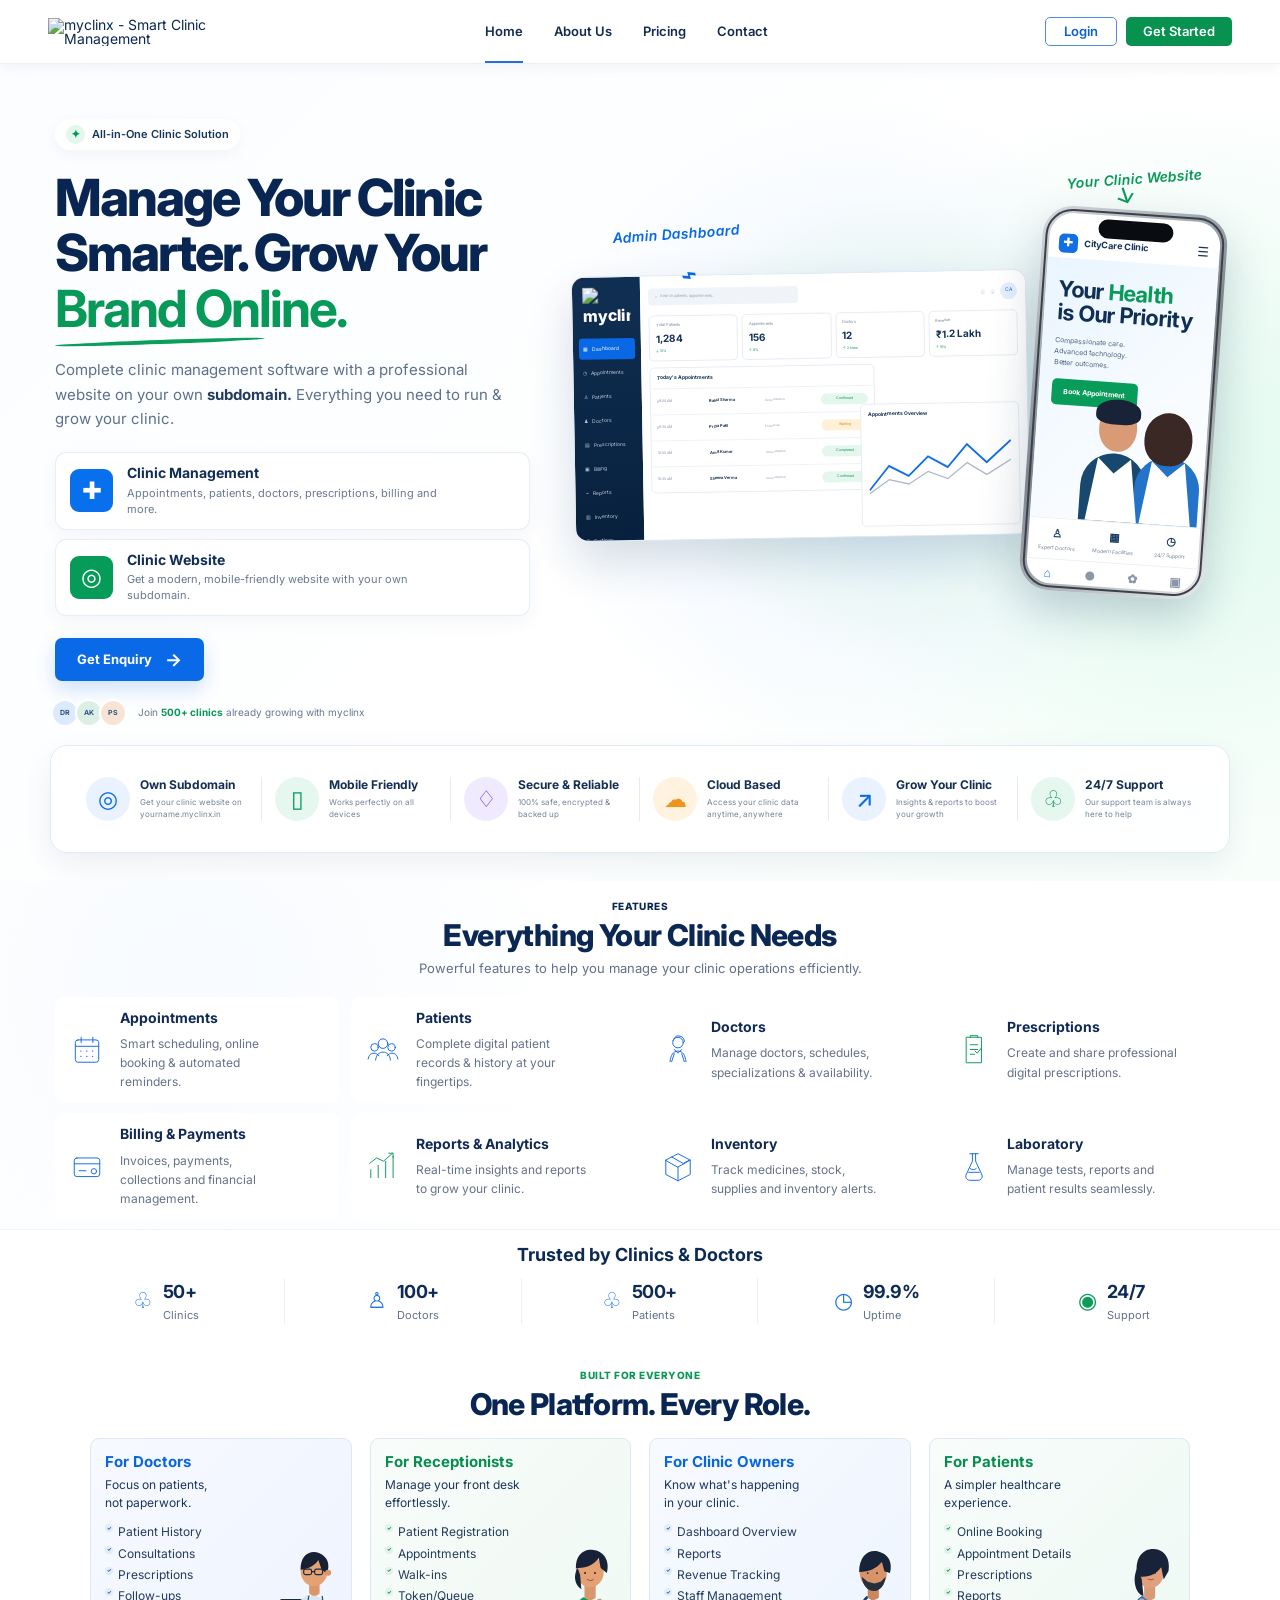
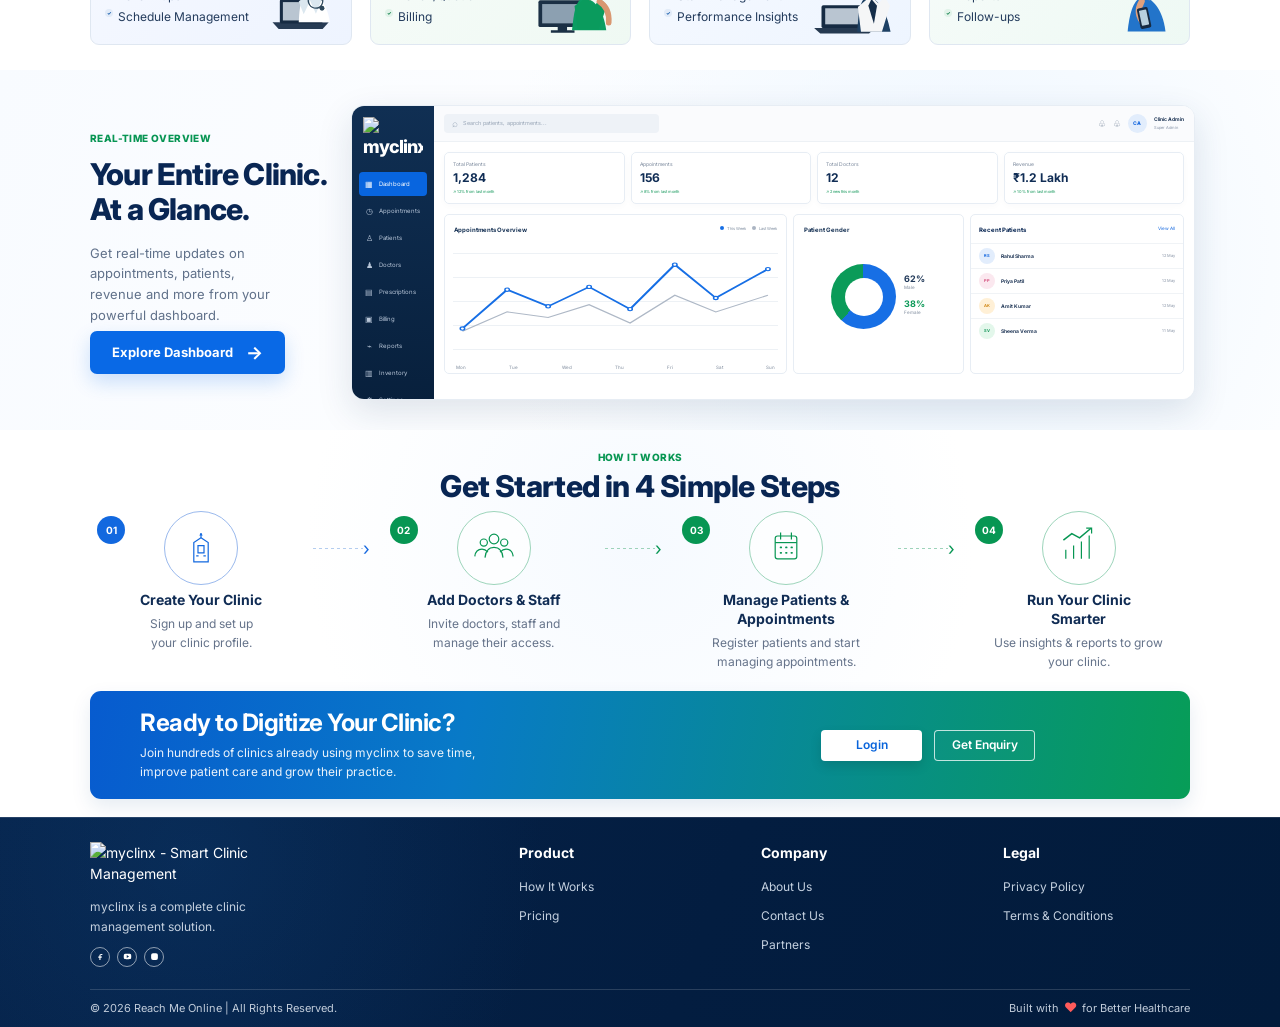
==== commit 480b7b03: "index.html" ====
--- a/index.html
+++ b/index.html
@@ -35,14 +35,60 @@
   <link rel="preconnect" href="https://fonts.gstatic.com" crossorigin>
   <link href="https://fonts.googleapis.com/css2?family=Inter:wght@400;500;600;700;800&display=swap" rel="stylesheet">
   <link rel="stylesheet" href="style.css">
+  <style>
+    /* Official MyClinx logo */
+    .myclinx-logo {
+      display: flex;
+      align-items: center;
+      text-decoration: none;
+    }
+    .myclinx-logo-img {
+      display: block;
+      width: 190px;
+      height: auto;
+      max-width: 100%;
+    }
+
+    .myclinx-heromain-dashboard-logo,
+    .myclinxdash-logo {
+      display: flex;
+      align-items: center;
+    }
+    .myclinx-dashboard-logo-img {
+      display: block;
+      width: 105px;
+      height: auto;
+      max-width: 100%;
+    }
+
+    .myclinx-footer-logo {
+      display: inline-flex;
+      align-items: center;
+      text-decoration: none;
+    }
+    .myclinx-footer-logo-img {
+      display: block;
+      width: 180px;
+      height: auto;
+      max-width: 100%;
+    }
+
+    @media (max-width: 768px) {
+      .myclinx-logo-img {
+        width: 155px;
+      }
+      .myclinx-footer-logo-img {
+        width: 155px;
+      }
+    }
+  </style>
 </head>
 <body>
 
 <header class="myclinx-header">
   <div class="myclinx-container myclinx-nav">
-    <a class="myclinx-logo" href="#">
-      <div class="myclinx-logo-word">MYCLIN<span>X</span></div>
-      <div class="myclinx-logo-sub">SMART CLINIC MANAGEMENT</div>
+    <a class="myclinx-logo" href="#" aria-label="myclinx">
+      <img class="myclinx-logo-img" src="MyClinx-FinalLOGO.svg" alt="myclinx - Smart Clinic Management">
     </a>
 
     <button class="myclinx-menu" id="myclinxMenu" aria-label="Open menu">
@@ -209,7 +255,7 @@
                 <div class="myclinx-heromain-dashboard-side">
 
                     <div class="myclinx-heromain-dashboard-logo">
-                        myclinx
+                        <img class="myclinx-dashboard-logo-img" src="MyClinx-FinalLOGO.svg" alt="myclinx">
                     </div>
 
                     <div class="myclinx-heromain-dashboard-menu">
@@ -1052,7 +1098,7 @@
                 <aside class="myclinxdash-sidebar">
 
                     <div class="myclinxdash-logo">
-                        MYCLIN<span>X</span>
+                        <img class="myclinx-dashboard-logo-img" src="MyClinx-FinalLOGO.svg" alt="myclinx">
                     </div>
 
                     <div class="myclinxdash-menu">
@@ -1705,11 +1751,8 @@
             <!-- BRAND -->
             <div class="myclinx-footer-brand">
 
-                <a href="#" class="myclinx-footer-logo">
-                    <span class="myclinx-logo-main">
-                        MYCLIN<span>X</span>
-                    </span>
-                    <small>SMART CLINIC MANAGEMENT</small>
+                <a href="#" class="myclinx-footer-logo" aria-label="myclinx">
+                    <img class="myclinx-footer-logo-img" src="MyClinx-FinalLOGO.svg" alt="myclinx - Smart Clinic Management">
                 </a>
 
                 <p>
@@ -1815,7 +1858,7 @@
         <div class="myclinx-footer-bottom">
 
             <p>
-                © <span id="myclinxYear"></span> Reach Me Onlince | All Rights Reserved.
+                © <span id="myclinxYear"></span> Reach Me Online | All Rights Reserved.
             </p>
 
             <p class="myclinx-made-with">
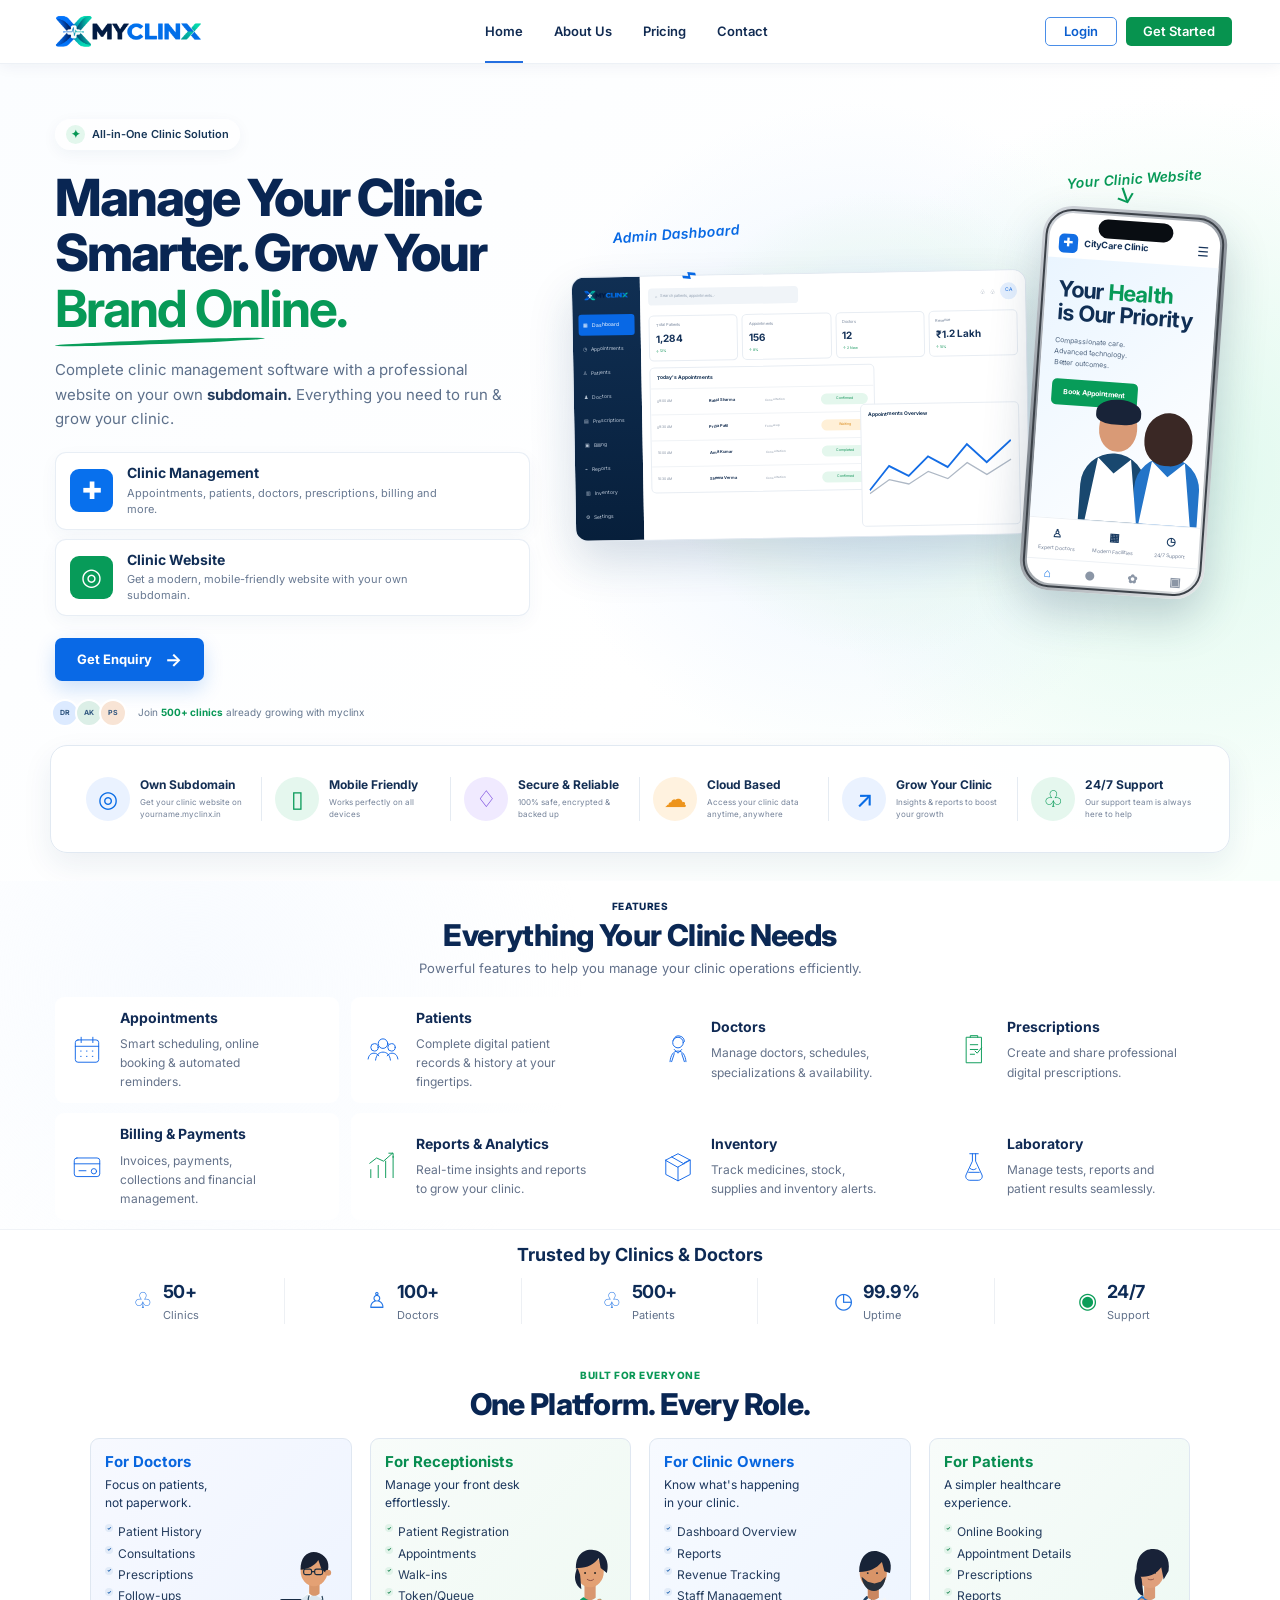
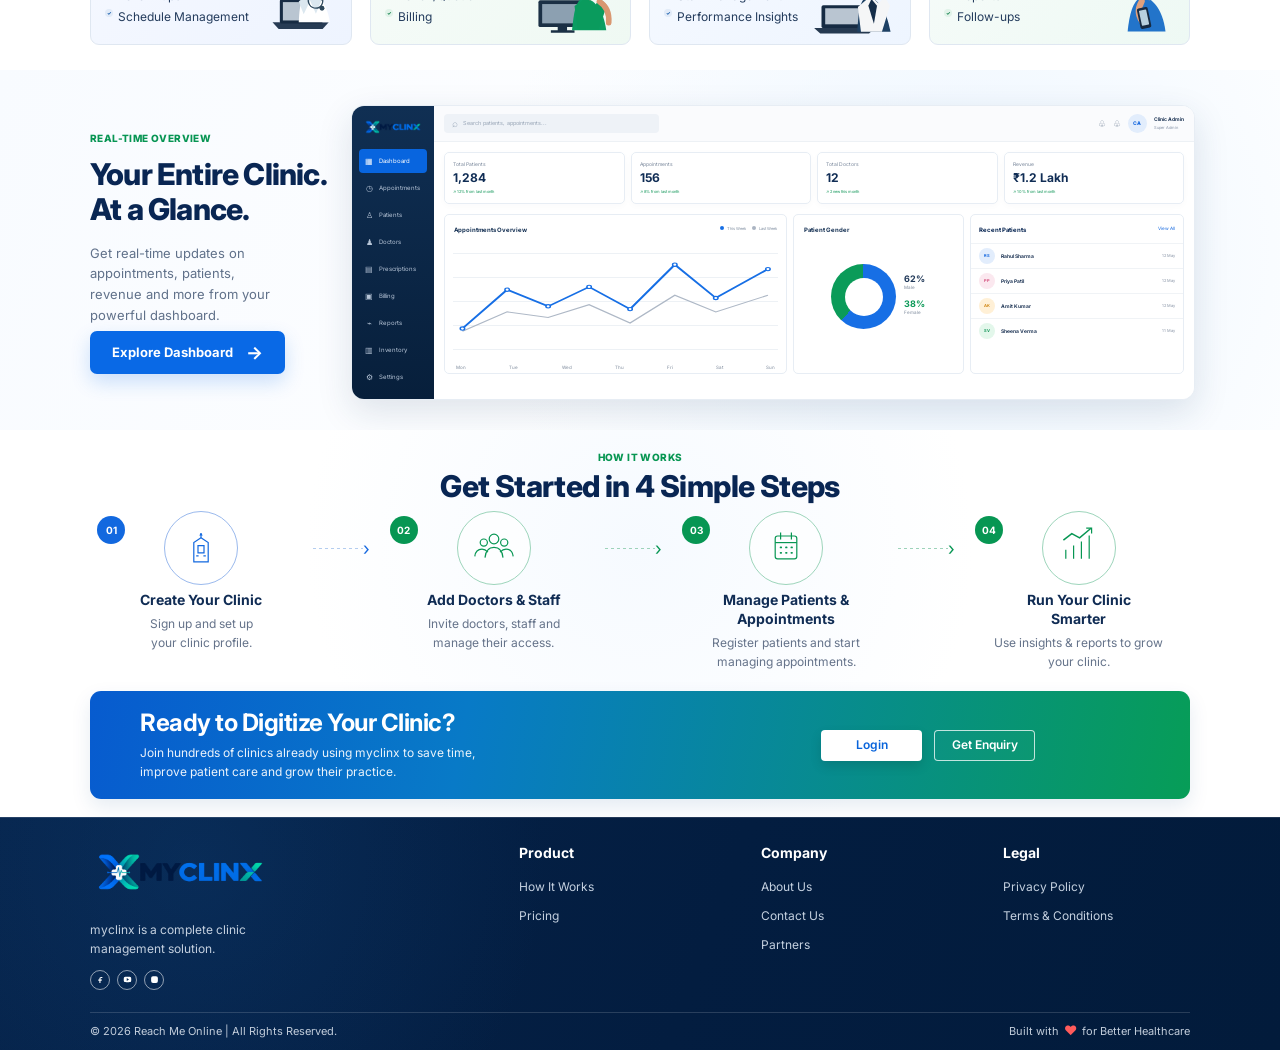
==== commit 7a55c998: "index.html" ====
--- a/index.html
+++ b/index.html
@@ -103,8 +103,8 @@
     </nav>
 
     <div class="myclinx-nav-actions">
-      <a class="myclinx-login" href="#">Login</a>
-      <a class="myclinx-start" href="#">Get Started</a>
+      <a class="myclinx-login" href="admin.myclinx.in/login">Login</a>
+      <a class="myclinx-start" href="contact.html">Get Started</a>
     </div>
   </div>
 </header>
